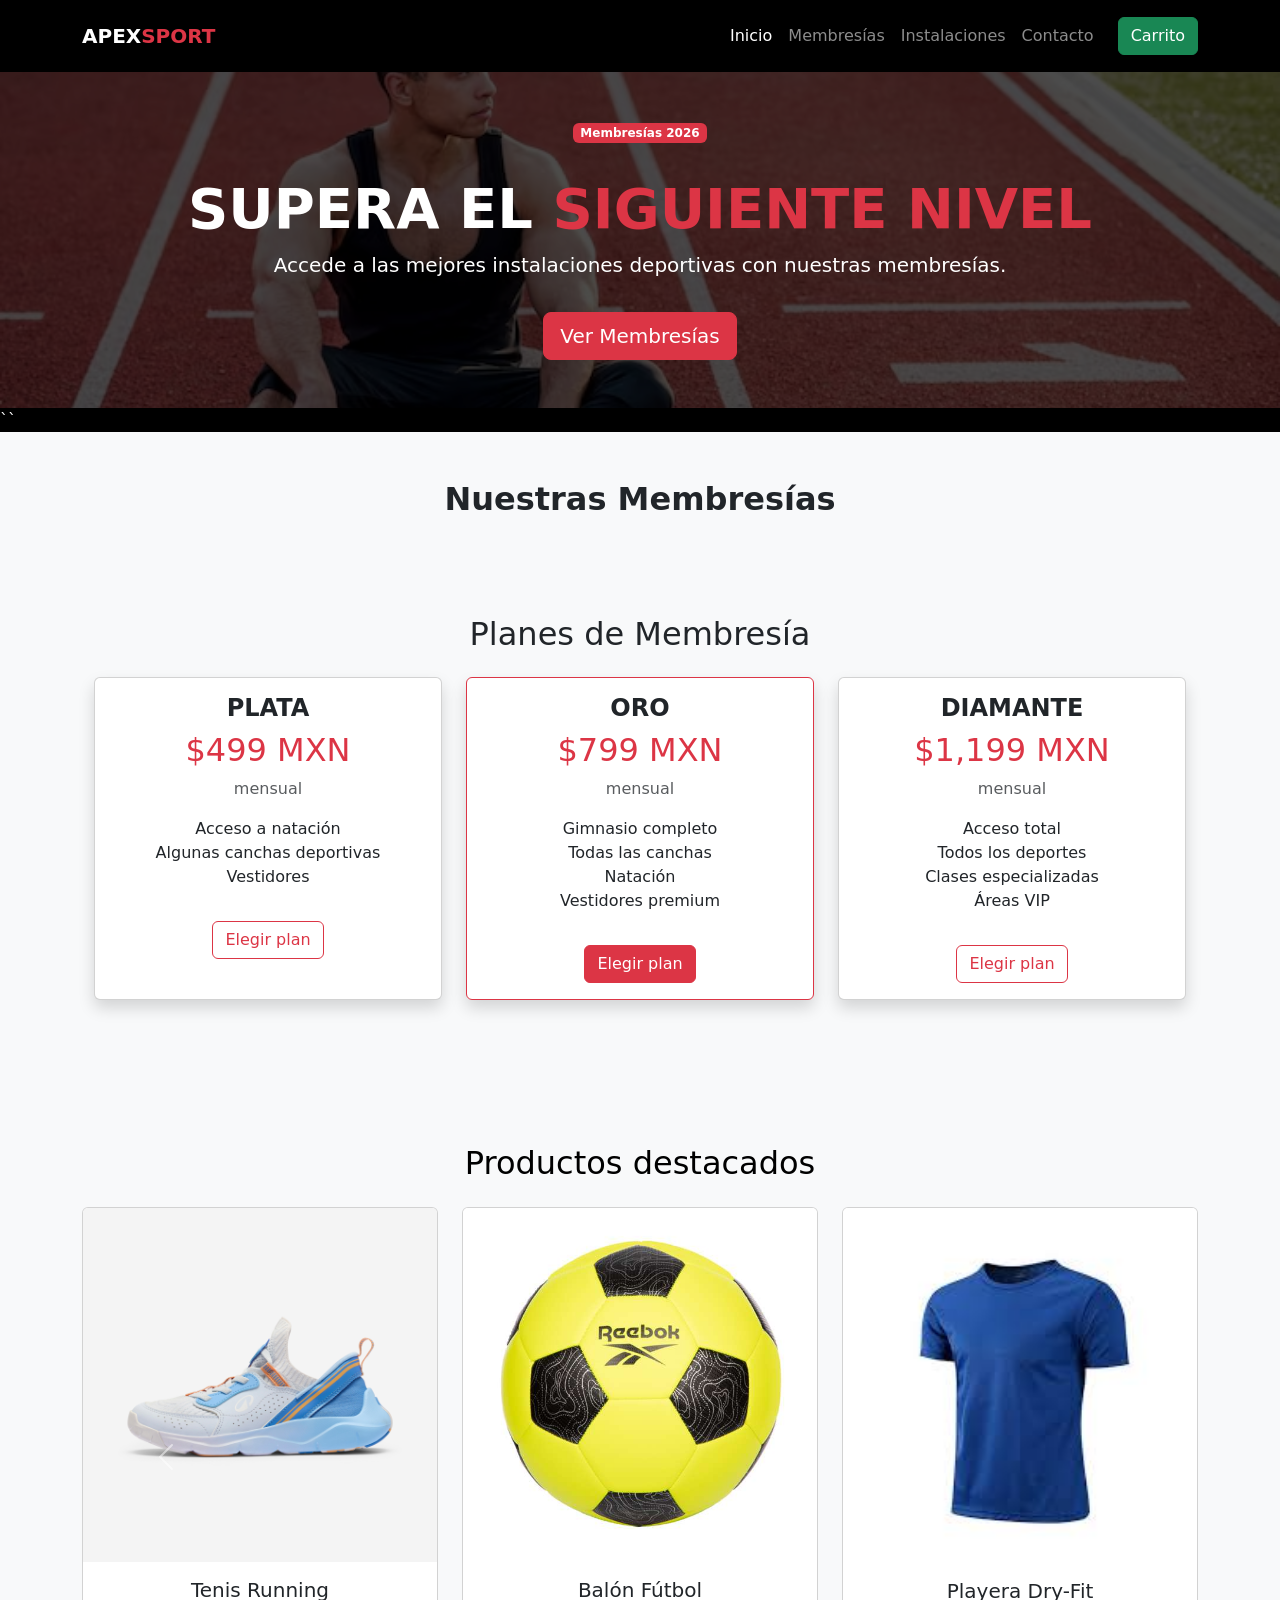
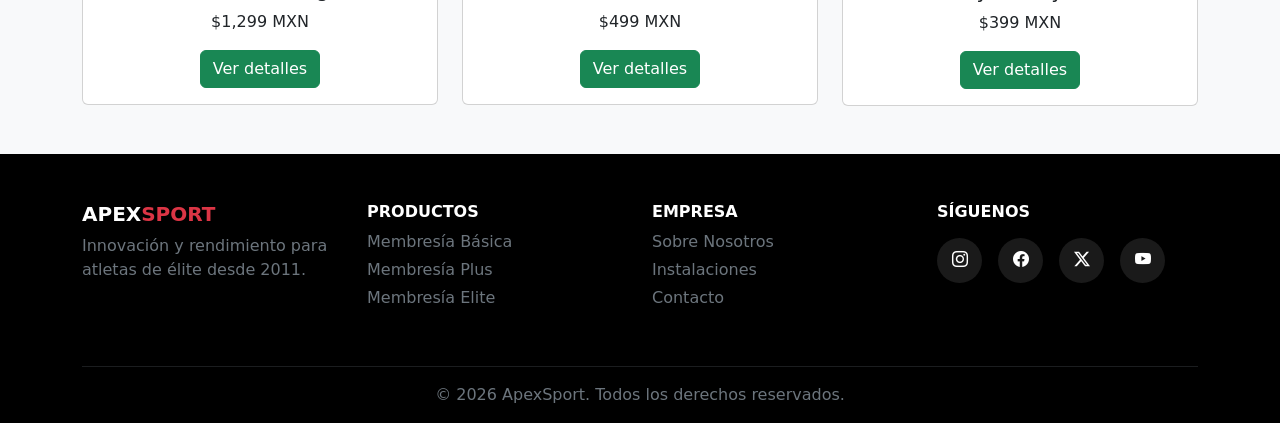
==== index.html @ db47e6a3 "Merge pull request #8 from E-HAKA/productos-destacados Productos destacados" ====
<!DOCTYPE html>
<html lang="es">
<head>
  <meta charset="UTF-8" />
  <meta name="viewport" content="width=device-width, initial-scale=1.0"/>
  <title>ApexSport | Membresías</title>

  <!-- Bootstrap CSS -->
  <link href="https://cdn.jsdelivr.net/npm/bootstrap@5.3.2/dist/css/bootstrap.min.css" rel="stylesheet">

  <style>
    /* Hover en botones */
    .btn-success {
      transition: background-color 0.3s ease;
    }
    .btn-success:hover {
      background-color: #0d6efd !important;
      color: #fff !important;
    }
  </style>

  <link rel="stylesheet" href="https://cdn.jsdelivr.net/npm/bootstrap-icons/font/bootstrap-icons.css">

</head>

<body style="background-color:#000; color:white;">

  <!-- ================= NAVBAR ================= -->
  <nav class="navbar navbar-expand-lg navbar-dark bg-black py-3">
    <div class="container">

      <a class="navbar-brand fw-bold" href="#">
        APEX<span class="text-danger">SPORT</span>
      </a>

      <button class="navbar-toggler" type="button" data-bs-toggle="collapse" data-bs-target="#menu">
        <span class="navbar-toggler-icon"></span>
      </button>

      <div class="collapse navbar-collapse" id="menu">
        <ul class="navbar-nav ms-auto">
          <li class="nav-item"><a class="nav-link active" href="#">Inicio</a></li>
          <li class="nav-item"><a class="nav-link" href="#membresias">Membresías</a></li>
          <li class="nav-item"><a class="nav-link" href="#">Instalaciones</a></li>
          <li class="nav-item"><a class="nav-link" href="#">Contacto</a></li>
        </ul>
        <a href="carrito.html" class="btn btn-success ms-3">Carrito</a>

      </div>

    </div>
  </nav>

  <!-- ============== HERO ============== -->
<section class="text-center p-5"
  style="
    background:
      linear-gradient(rgba(0,0,0,0.7), rgba(0,0,0,0.7)),
      url('./PIC/atletauno.jpg') center/cover no-repeat;">
  
  <div class="container">
    <span class="badge bg-danger mb-3">Membresías 2026</span>
    <h1 class="display-4 fw-bold mt-3">
      SUPERA EL <span class="text-danger">SIGUIENTE NIVEL</span>
    </h1>
    <p class="lead">
      Accede a las mejores instalaciones deportivas con nuestras membresías.
    </p>
    <a href="#membresias" class="btn btn-danger btn-lg mt-3">
      Ver Membresías
    </a>
  </div>
</section>
``
  <!-- ================= MEMBRESÍAS ================= -->
  <section id="membresias" class="py-5 bg-light text-dark">
    <div class="container">
      <h2 class="text-center mb-5 fw-bold">Nuestras Membresías</h2>
      <!-- Sección de Planes -->
<section id="planes" class="py-5">
  <div class="container">
    <h2 class="text-center mb-4">Planes de Membresía</h2>
    <div class="row">
      <!-- Plan Plata -->
      <div class="col-md-4">
        <div class="card h-100 shadow">
          <div class="card-body text-center">
            <h4 class="card-title fw-bold">PLATA</h4>
            <h2 class="text-danger">$499 MXN</h2>
            <p class="text-muted">mensual</p>
            <ul class="list-unstyled">
              <li>Acceso a natación</li>
              <li>Algunas canchas deportivas</li>
              <li>Vestidores</li>
            </ul>
            <a href="#" class="btn btn-outline-danger mt-3">Elegir plan</a>
          </div>
        </div>
      </div>
      <!-- Plan Oro -->
      <div class="col-md-4">
        <div class="card h-100 shadow border-danger">
          <div class="card-body text-center">
            <h4 class="card-title fw-bold">ORO</h4>
            <h2 class="text-danger">$799 MXN</h2>
            <p class="text-muted">mensual</p>
            <ul class="list-unstyled">
              <li>Gimnasio completo</li>
              <li>Todas las canchas</li>
              <li>Natación</li>
              <li>Vestidores premium</li>
            </ul>
            <a href="#" class="btn btn-danger mt-3">Elegir plan</a>
          </div>
        </div>
      </div>
      <!-- Plan Diamante -->
      <div class="col-md-4">
        <div class="card h-100 shadow">
          <div class="card-body text-center">
            <h4 class="card-title fw-bold">DIAMANTE</h4>
            <h2 class="text-danger">$1,199 MXN</h2>
            <p class="text-muted">mensual</p>
            <ul class="list-unstyled">
              <li>Acceso total</li>
              <li>Todos los deportes</li>
              <li>Clases especializadas</li>
              <li>Áreas VIP</li>
            </ul>
            <a href="#" class="btn btn-outline-danger mt-3">Elegir plan</a>
          </div>
        </div>
      </div>
    </div>
  </div>
</section>



      </div>
    </div>
  </section>


  <!-- Carrusel de Productos Destacados -->
<section id="productos" class="py-5 bg-light">
  <div class="container">
    <h2 class="text-center mb-4" style="color:#000000;">Productos destacados</h2>


    <div id="productosCarousel" class="carousel slide" data-bs-ride="carousel" data-bs-interval="2000">
      <div class="carousel-inner">

        <!-- Primer slide -->
        <div class="carousel-item active">
          <div class="row">
            <!-- Producto 1 -->
            <div class="col-md-4">
              <div class="card">
                <img src="imagen/tenis.png" class="card-img-top" alt="Tenis deportivos">
                <div class="card-body text-center">
                  <h5 class="card-title">Tenis Running</h5>
                  <p class="card-text">$1,299 MXN</p>
                  <a href="tenis.html" class="btn btn-success">Ver detalles</a>
                </div>
              </div>
            </div>
            <!-- Producto 2 -->
            <div class="col-md-4">
              <div class="card">
                <img src="imagen/balon.png" class="card-img-top" alt="Balón de fútbol">
                <div class="card-body text-center">
                  <h5 class="card-title">Balón Fútbol</h5>
                  <p class="card-text">$499 MXN</p>
                  <a href="balon.html" class="btn btn-success">Ver detalles</a>
                </div>
              </div>
            </div>
            <!-- Producto 3 -->
            <div class="col-md-4">
              <div class="card">
                <img src="imagen/playera.png" class="card-img-top" alt="Playera deportiva">
                <div class="card-body text-center">
                  <h5 class="card-title">Playera Dry-Fit</h5>
                  <p class="card-text">$399 MXN</p>
                  <a href="playera.html" class="btn btn-success">Ver detalles</a>
                </div>
              </div>
            </div>
          </div>
        </div>

        <!-- Segundo slide -->
        <div class="carousel-item">
          <div class="row">
            <!-- Producto 4 -->
            <div class="col-md-4">
              <div class="card">
                <img src="imagen/guantes.png" class="card-img-top" alt="Guantes">
                <div class="card-body text-center">
                  <h5 class="card-title">Guantes</h5>
                  <p class="card-text">$299 MXN</p>
                  <a href="guantes.html" class="btn btn-success">Ver detalles</a>
                </div>
              </div>
            </div>
            <!-- Producto 5 -->
            <div class="col-md-4">
              <div class="card">
                <img src="imagen/shorts.png" class="card-img-top" alt="Short deportivo">
                <div class="card-body text-center">
                  <h5 class="card-title">Short Deportivo</h5>
                  <p class="card-text">$349 MXN</p>
                  <a href="short.html" class="btn btn-success">Ver detalles</a>
                </div>
              </div>
            </div>
            <!-- Producto 6 -->
            <div class="col-md-4">
              <div class="card">
                <img src="imagen/proteina.png" class="card-img-top" alt="Suplemento proteico">
                <div class="card-body text-center">
                  <h5 class="card-title">Proteína Whey</h5>
                  <p class="card-text">$899 MXN</p>
                  <a href="proteina.html" class="btn btn-success">Ver detalles</a>
                </div>
              </div>
            </div>
          </div>
        </div>

      </div>

      <!-- Controles -->
      <button class="carousel-control-prev" type="button" data-bs-target="#productosCarousel" data-bs-slide="prev">
        <span class="carousel-control-prev-icon" aria-hidden="true"></span>
        <span class="visually-hidden">Anterior</span>
      </button>
      <button class="carousel-control-next" type="button" data-bs-target="#productosCarousel" data-bs-slide="next">
        <span class="carousel-control-next-icon" aria-hidden="true"></span>
        <span class="visually-hidden">Siguiente</span>
      </button>
    </div>
  </div>
</section>



  <!-- ================= FOOTER ================= -->
  <footer class="bg-black text-white pt-5 pb-3">
  <div class="container">
    <div class="row text-center text-md-start">

      <!-- MARCA -->
      <div class="col-md-3 mb-4">
        <h5 class="fw-bold">APEX<span class="text-danger">SPORT</span></h5>
        <p class="text-secondary">
          Innovación y rendimiento para atletas de élite desde 2011.
        </p>
      </div>

      <!-- PRODUCTOS -->
      <div class="col-md-3 mb-4">
        <h6 class="fw-bold">PRODUCTOS</h6>
        <p class="text-secondary mb-1">Membresía Básica</p>
        <p class="text-secondary mb-1">Membresía Plus</p>
        <p class="text-secondary">Membresía Elite</p>
      </div>

      <!-- EMPRESA -->
      <div class="col-md-3 mb-4">
        <h6 class="fw-bold">EMPRESA</h6>
        <p class="text-secondary mb-1">Sobre Nosotros</p>
        <p class="text-secondary mb-1">Instalaciones</p>
        <p class="text-secondary">Contacto</p>
      </div>

      <!-- REDES SOCIALES -->
      <div class="col-md-3 mb-4">
        <h6 class="fw-bold">SÍGUENOS</h6>

        <div class="d-flex justify-content-center justify-content-md-start gap-3 mt-3">

          <a href="#"
             style="
               width:45px;
               height:45px;
               background:#1a1a1a;
               border-radius:50%;
               display:flex;
               align-items:center;
               justify-content:center;
               color:white;
               text-decoration:none;">
            <i class="bi bi-instagram"></i>
          </a>

          <a href="#"
             style="
               width:45px;
               height:45px;
               background:#1a1a1a;
               border-radius:50%;
               display:flex;
               align-items:center;
               justify-content:center;
               color:white;
               text-decoration:none;">
            <i class="bi bi-facebook"></i>
          </a>

          <a href="#"
             style="
               width:45px;
               height:45px;
               background:#1a1a1a;
               border-radius:50%;
               display:flex;
               align-items:center;
               justify-content:center;
               color:white;
               text-decoration:none;">
            <i class="bi bi-twitter-x"></i>
          </a>

          <a href="#"
             style="
               width:45px;
               height:45px;
               background:#1a1a1a;
               border-radius:50%;
               display:flex;
               align-items:center;
               justify-content:center;
               color:white;
               text-decoration:none;">
            <i class="bi bi-youtube"></i>
          </a>

        </div>
      </div>

    </div>

    <hr class="border-secondary">

    <p class="text-center text-secondary mb-0">
      © 2026 ApexSport. Todos los derechos reservados.
    </p>
  </div>
</footer>

  <!-- Bootstrap JS -->
  <script src="https://cdn.jsdelivr.net/npm/bootstrap@5.3.2/dist/js/bootstrap.bundle.min.js"></script>

</body>
</html>
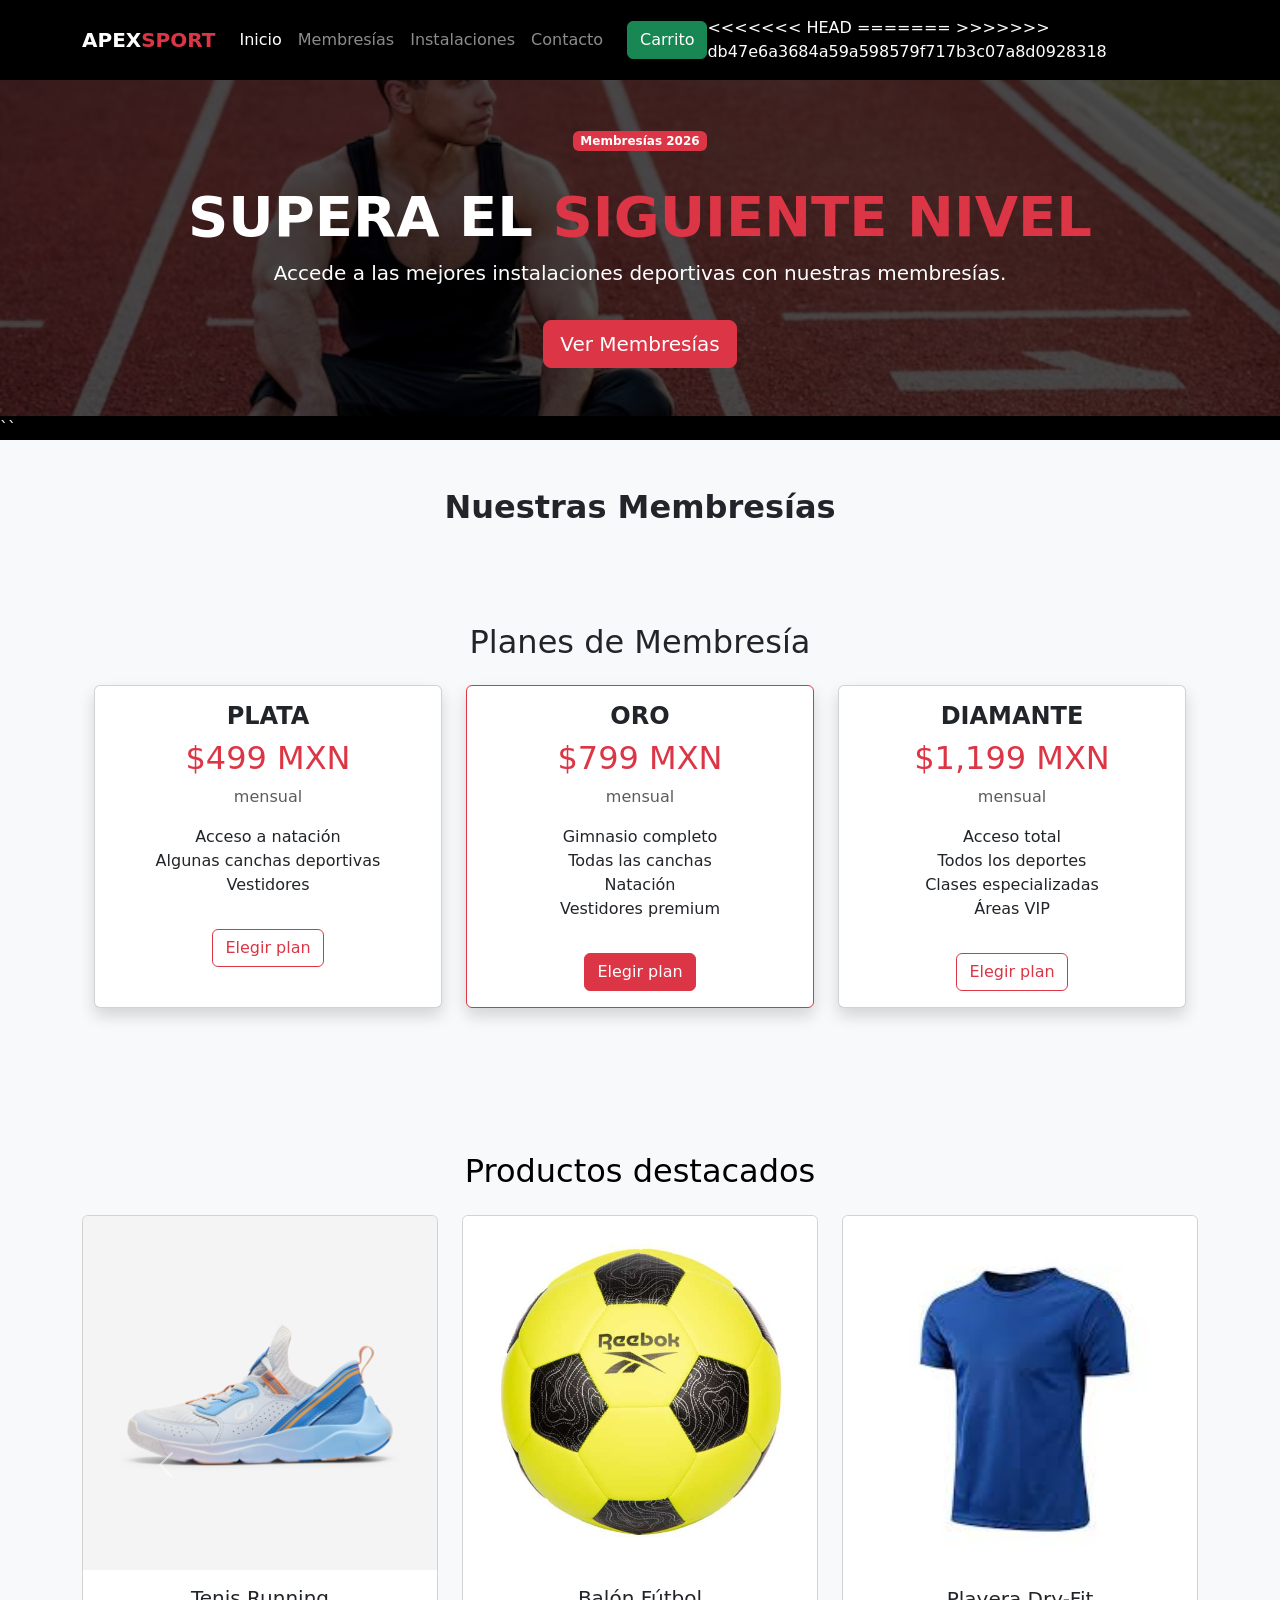
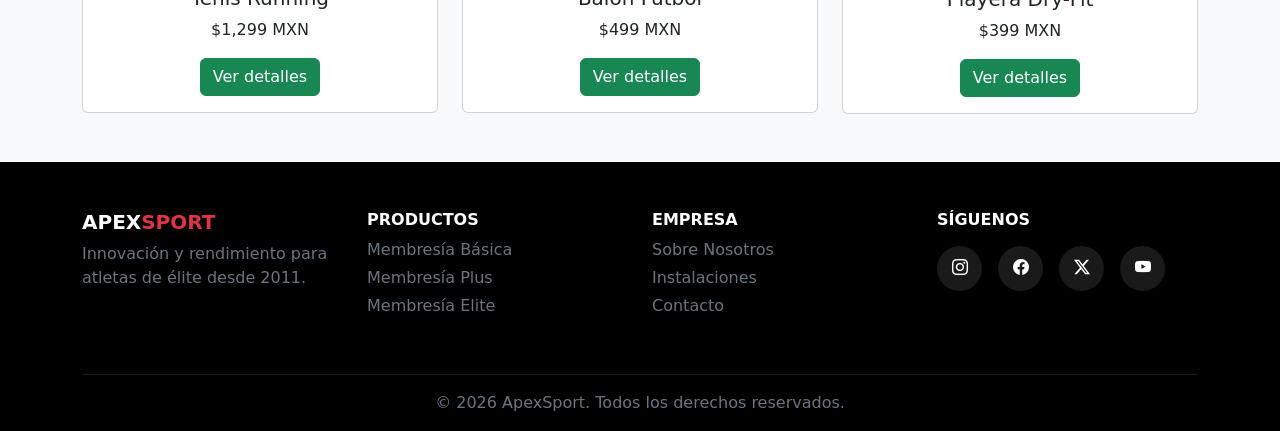
==== commit f77fcb32: "fix: ajustes despues del reset" ====
--- a/index.html
+++ b/index.html
@@ -45,7 +45,10 @@
           <li class="nav-item"><a class="nav-link" href="#">Contacto</a></li>
         </ul>
         <a href="carrito.html" class="btn btn-success ms-3">Carrito</a>
-
+<<<<<<< HEAD
+=======
+
+>>>>>>> db47e6a3684a59a598579f717b3c07a8d0928318
       </div>
 
     </div>
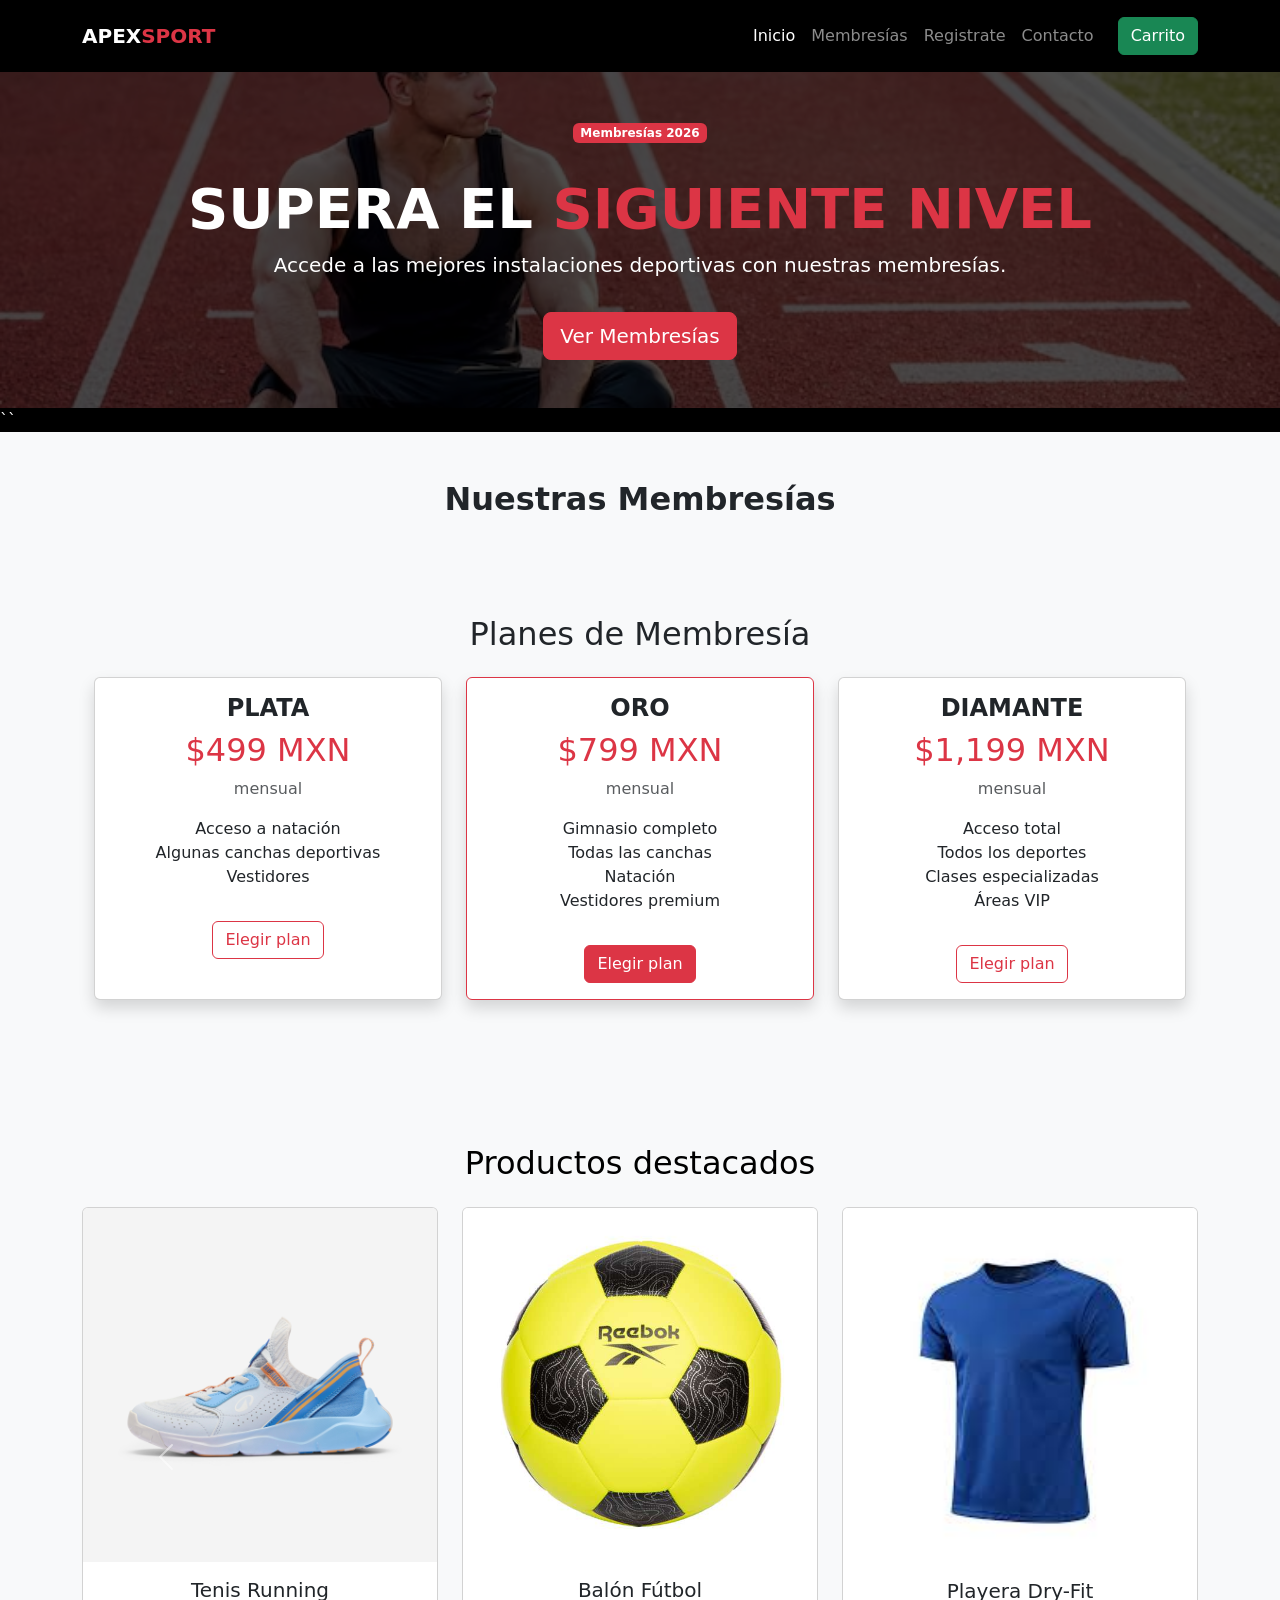
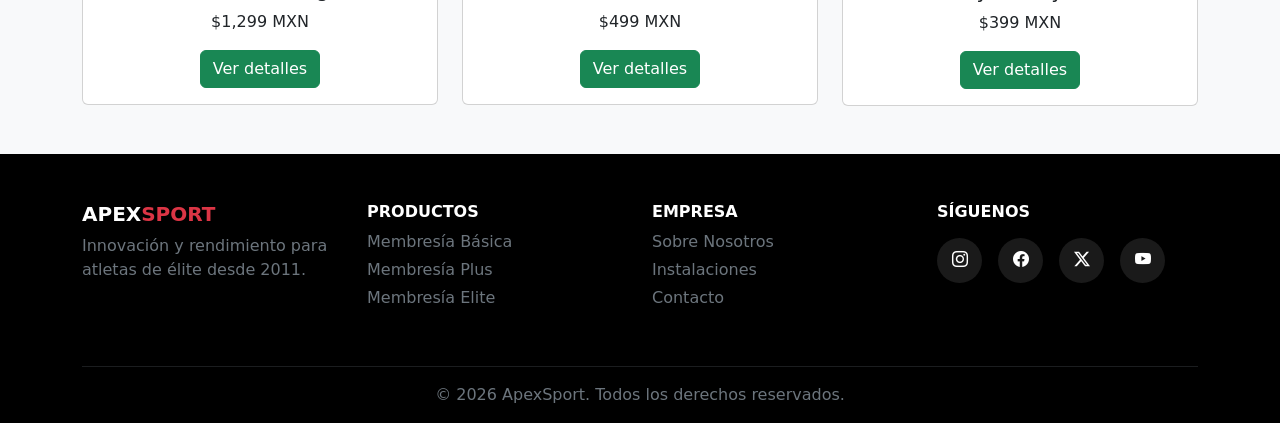
==== commit 418a4897: "boton de contactos" ====
--- a/index.html
+++ b/index.html
@@ -41,14 +41,11 @@
         <ul class="navbar-nav ms-auto">
           <li class="nav-item"><a class="nav-link active" href="#">Inicio</a></li>
           <li class="nav-item"><a class="nav-link" href="#membresias">Membresías</a></li>
-          <li class="nav-item"><a class="nav-link" href="#">Instalaciones</a></li>
-          <li class="nav-item"><a class="nav-link" href="#">Contacto</a></li>
+          <li class="nav-item"><a class="nav-link" href="registro.html">Registrate</a></li>
+          <li class="nav-item"><a class="nav-link" href="#Contacto">Contacto</a></li>
         </ul>
         <a href="carrito.html" class="btn btn-success ms-3">Carrito</a>
-<<<<<<< HEAD
-=======
-
->>>>>>> db47e6a3684a59a598579f717b3c07a8d0928318
+
       </div>
 
     </div>
@@ -250,7 +247,7 @@
 
 
   <!-- ================= FOOTER ================= -->
-  <footer class="bg-black text-white pt-5 pb-3">
+  <footer  id="Contacto"  class="bg-black text-white pt-5 pb-3">
   <div class="container">
     <div class="row text-center text-md-start">
 
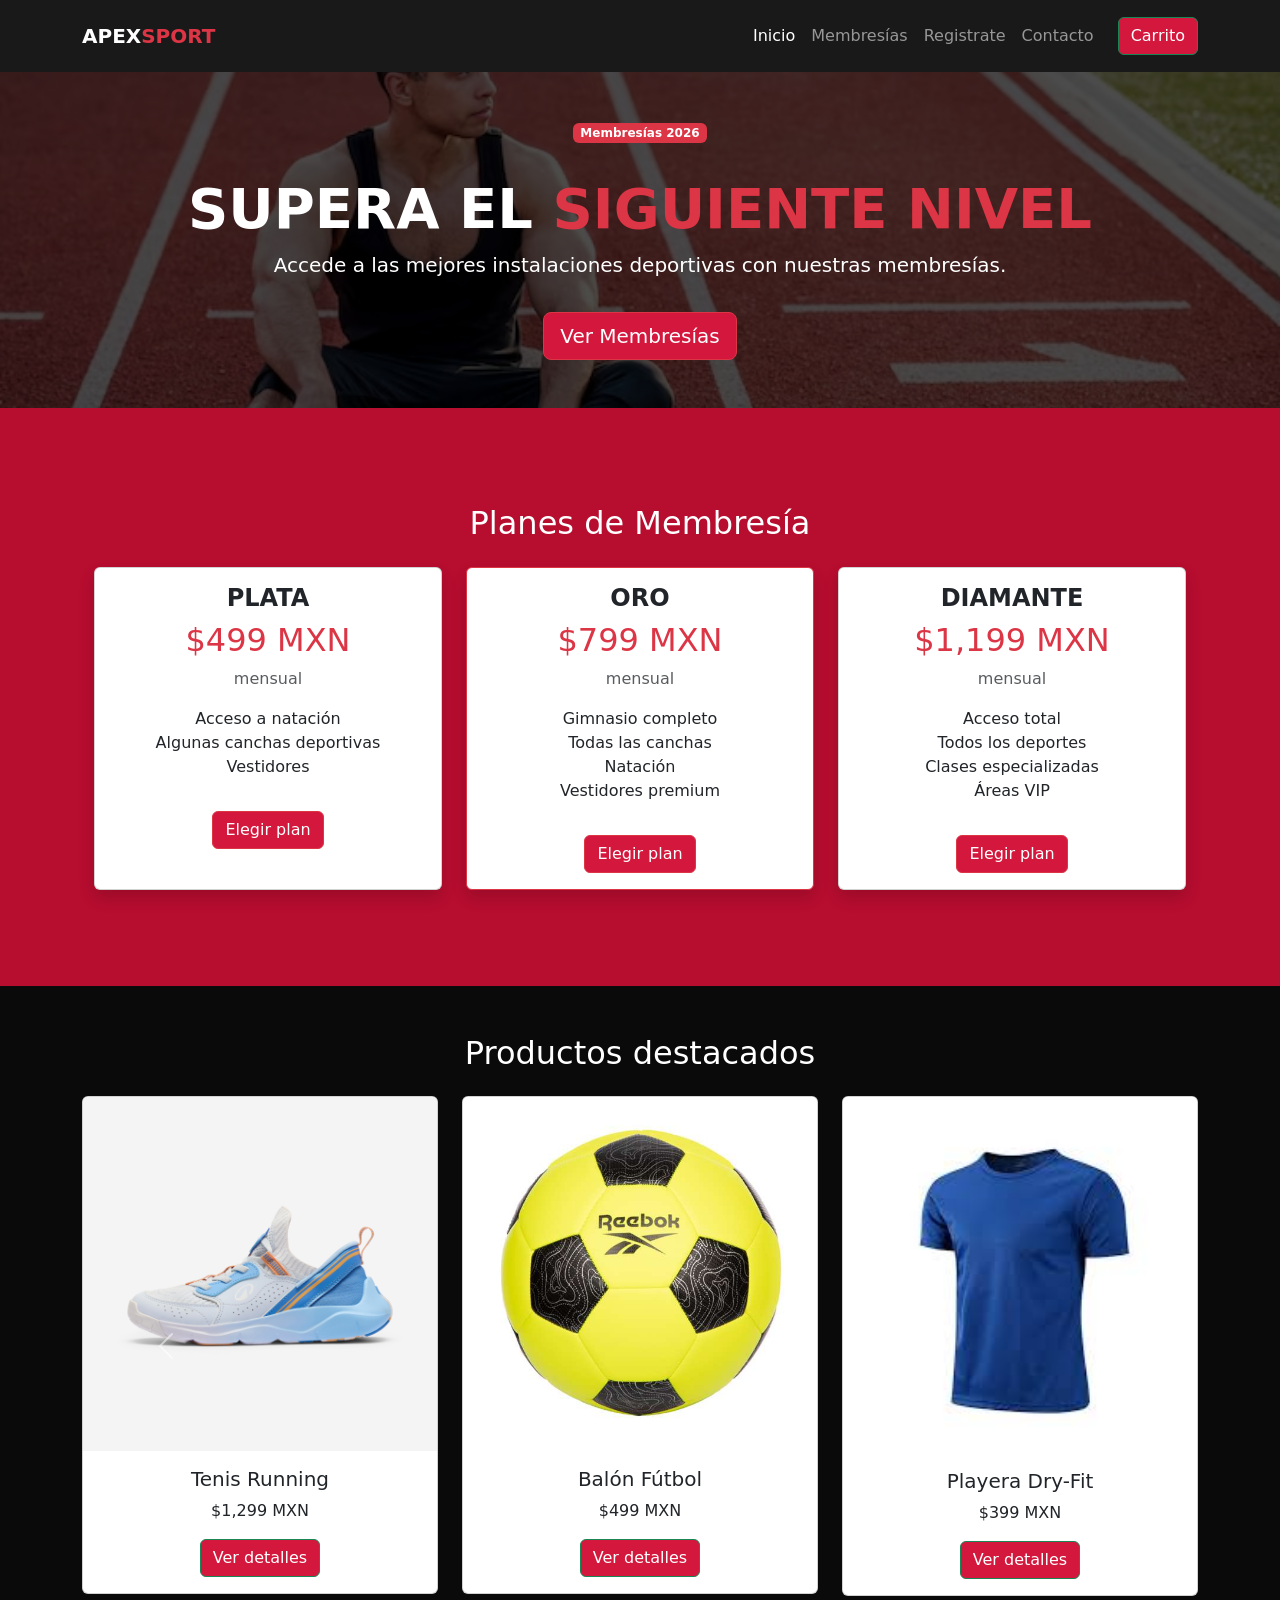
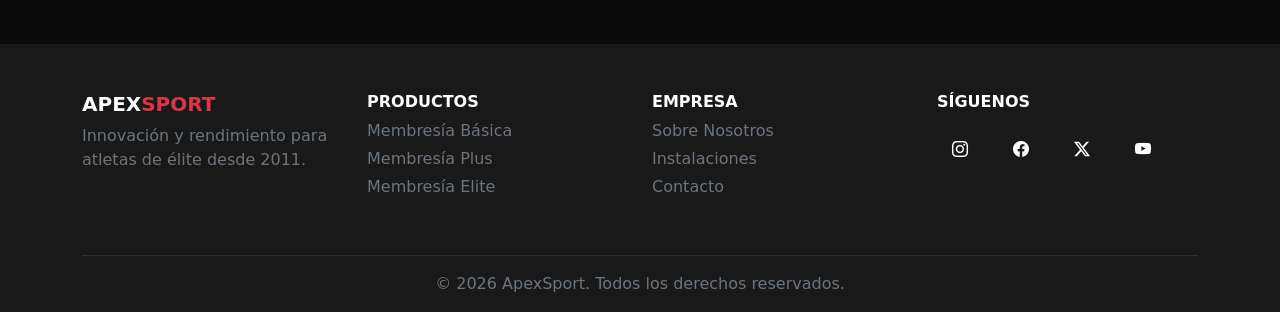
==== commit d8dbf81a: "Segunda version css" ====
--- a/index.html
+++ b/index.html
@@ -7,23 +7,12 @@
 
   <!-- Bootstrap CSS -->
   <link href="https://cdn.jsdelivr.net/npm/bootstrap@5.3.2/dist/css/bootstrap.min.css" rel="stylesheet">
-
-  <style>
-    /* Hover en botones */
-    .btn-success {
-      transition: background-color 0.3s ease;
-    }
-    .btn-success:hover {
-      background-color: #0d6efd !important;
-      color: #fff !important;
-    }
-  </style>
-
   <link rel="stylesheet" href="https://cdn.jsdelivr.net/npm/bootstrap-icons/font/bootstrap-icons.css">
+  <link rel="stylesheet" href="styles.css">
 
 </head>
 
-<body style="background-color:#000; color:white;">
+<body>
 
   <!-- ================= NAVBAR ================= -->
   <nav class="navbar navbar-expand-lg navbar-dark bg-black py-3">
@@ -52,15 +41,11 @@
   </nav>
 
   <!-- ============== HERO ============== -->
-<section class="text-center p-5"
-  style="
-    background:
-      linear-gradient(rgba(0,0,0,0.7), rgba(0,0,0,0.7)),
-      url('./PIC/atletauno.jpg') center/cover no-repeat;">
+<section class="text-center p-5" id="headersec">
   
   <div class="container">
     <span class="badge bg-danger mb-3">Membresías 2026</span>
-    <h1 class="display-4 fw-bold mt-3">
+    <h1 class="display-4 fw-bold mt-3" id="tit-page">
       SUPERA EL <span class="text-danger">SIGUIENTE NIVEL</span>
     </h1>
     <p class="lead">
@@ -71,11 +56,9 @@
     </a>
   </div>
 </section>
-``
   <!-- ================= MEMBRESÍAS ================= -->
   <section id="membresias" class="py-5 bg-light text-dark">
     <div class="container">
-      <h2 class="text-center mb-5 fw-bold">Nuestras Membresías</h2>
       <!-- Sección de Planes -->
 <section id="planes" class="py-5">
   <div class="container">
@@ -145,7 +128,7 @@
   <!-- Carrusel de Productos Destacados -->
 <section id="productos" class="py-5 bg-light">
   <div class="container">
-    <h2 class="text-center mb-4" style="color:#000000;">Productos destacados</h2>
+    <h2 class="text-center mb-4"">Productos destacados</h2>
 
 
     <div id="productosCarousel" class="carousel slide" data-bs-ride="carousel" data-bs-interval="2000">
@@ -281,59 +264,19 @@
 
         <div class="d-flex justify-content-center justify-content-md-start gap-3 mt-3">
 
-          <a href="#"
-             style="
-               width:45px;
-               height:45px;
-               background:#1a1a1a;
-               border-radius:50%;
-               display:flex;
-               align-items:center;
-               justify-content:center;
-               color:white;
-               text-decoration:none;">
+          <a href="#" class="propio-a">
             <i class="bi bi-instagram"></i>
           </a>
 
-          <a href="#"
-             style="
-               width:45px;
-               height:45px;
-               background:#1a1a1a;
-               border-radius:50%;
-               display:flex;
-               align-items:center;
-               justify-content:center;
-               color:white;
-               text-decoration:none;">
+          <a href="#" class="propio-a">
             <i class="bi bi-facebook"></i>
           </a>
 
-          <a href="#"
-             style="
-               width:45px;
-               height:45px;
-               background:#1a1a1a;
-               border-radius:50%;
-               display:flex;
-               align-items:center;
-               justify-content:center;
-               color:white;
-               text-decoration:none;">
+          <a href="#" class="propio-a">
             <i class="bi bi-twitter-x"></i>
           </a>
 
-          <a href="#"
-             style="
-               width:45px;
-               height:45px;
-               background:#1a1a1a;
-               border-radius:50%;
-               display:flex;
-               align-items:center;
-               justify-content:center;
-               color:white;
-               text-decoration:none;">
+          <a href="#" class="propio-a">
             <i class="bi bi-youtube"></i>
           </a>
 
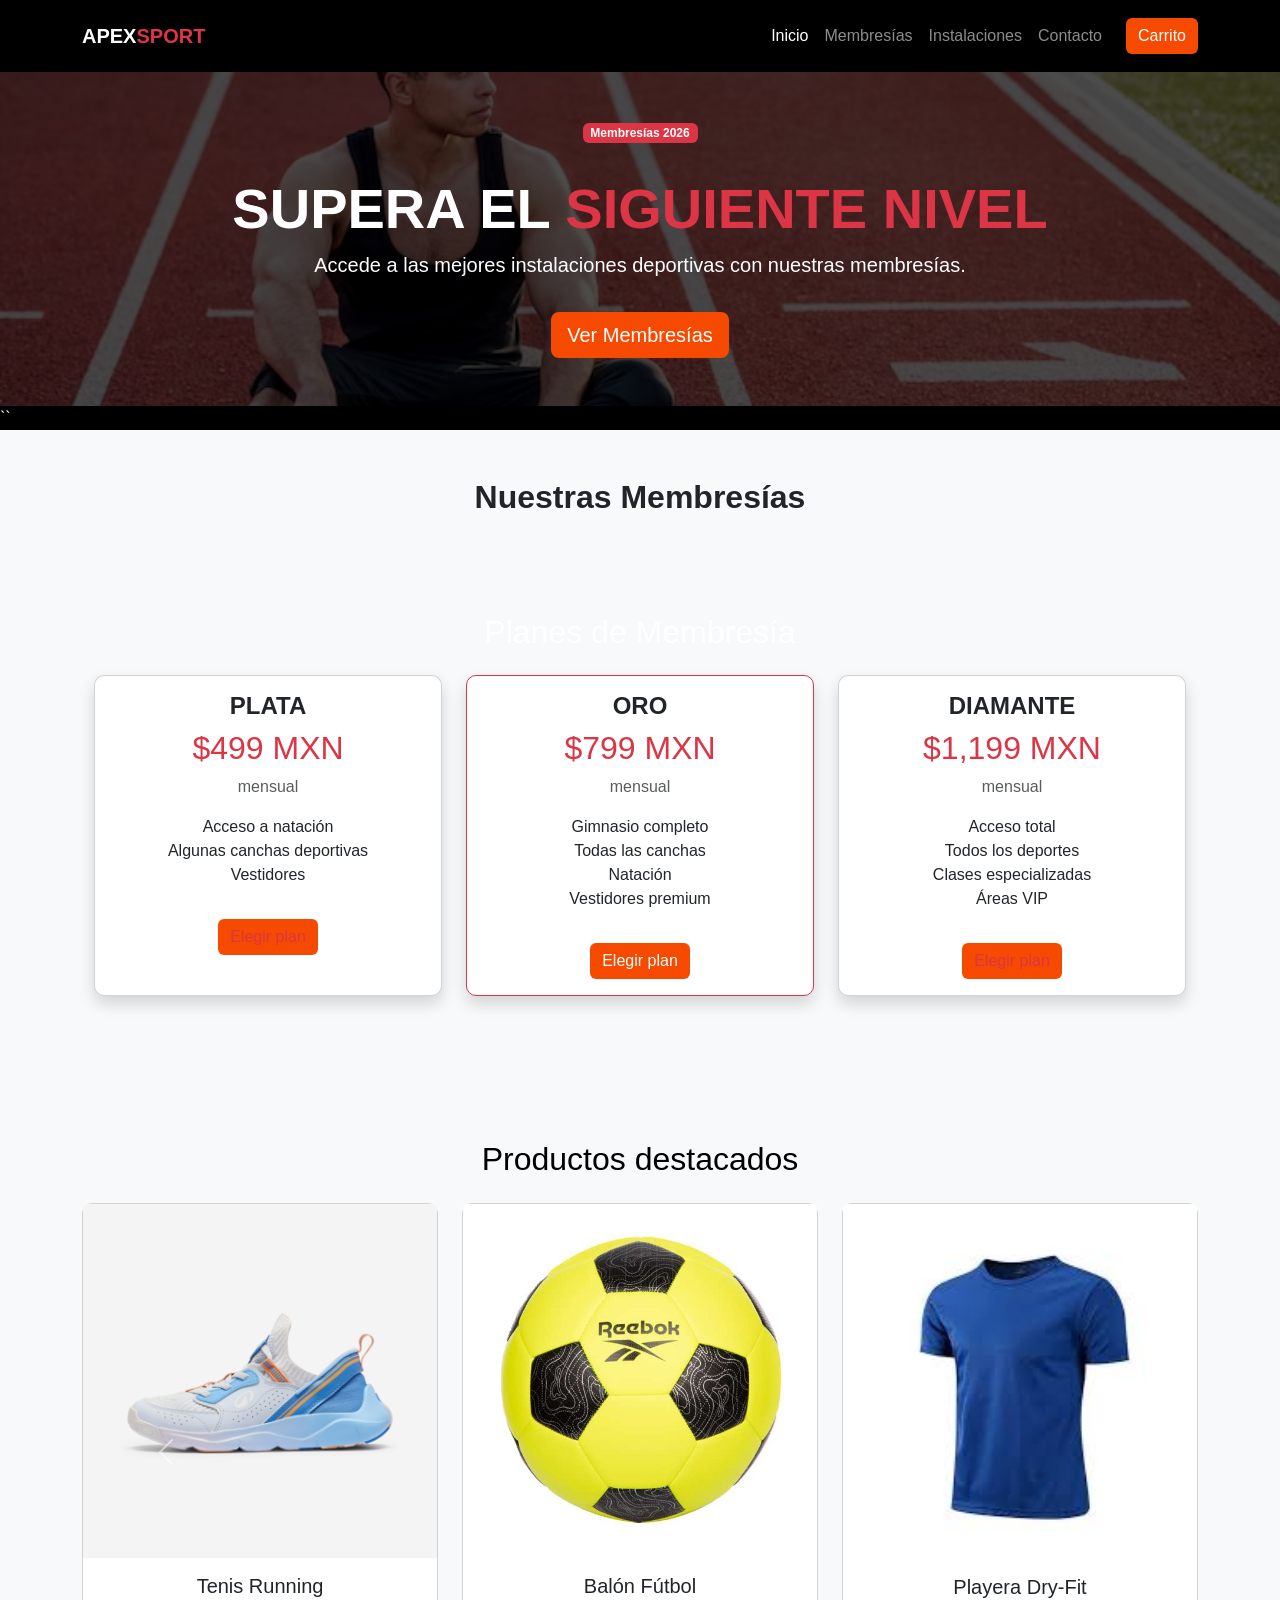
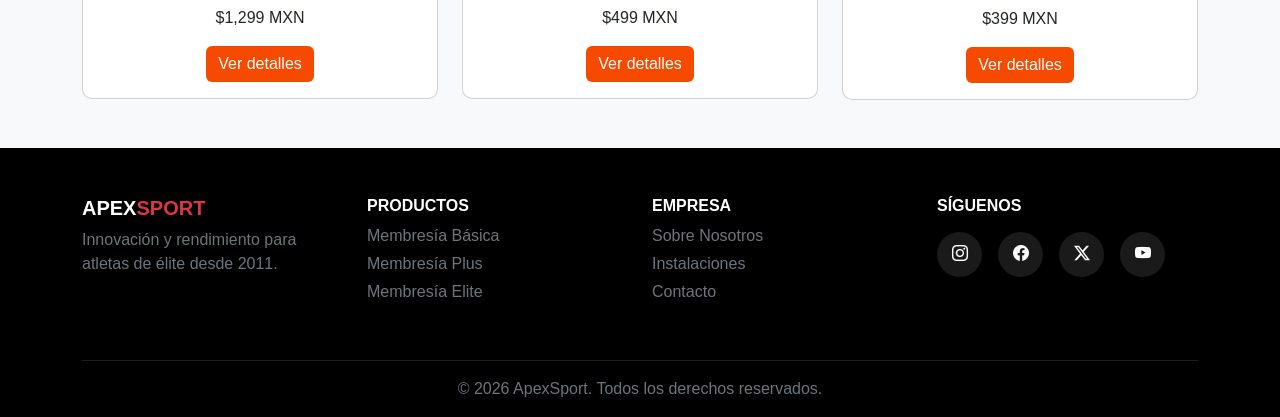
==== commit 866288d5: "Merge branch 'main' of https://github.com/E-HAKA/Hackaton1" ====
--- a/index.html
+++ b/index.html
@@ -1,18 +1,43 @@
 <!DOCTYPE html>
 <html lang="es">
+
 <head>
-  <meta charset="UTF-8" />
-  <meta name="viewport" content="width=device-width, initial-scale=1.0"/>
+  <meta charset="UTF-8">
+  <meta name="viewport" content="width=device-width, initial-scale=1.0">
+
   <title>ApexSport | Membresías</title>
 
   <!-- Bootstrap CSS -->
-  <link href="https://cdn.jsdelivr.net/npm/bootstrap@5.3.2/dist/css/bootstrap.min.css" rel="stylesheet">
-  <link rel="stylesheet" href="https://cdn.jsdelivr.net/npm/bootstrap-icons/font/bootstrap-icons.css">
+  <link 
+    href="https://cdn.jsdelivr.net/npm/bootstrap@5.3.2/dist/css/bootstrap.min.css" 
+    rel="stylesheet"
+  >
+
+  <!-- Bootstrap Icons -->
+  <link 
+    href="https://cdn.jsdelivr.net/npm/bootstrap-icons@1.11.3/font/bootstrap-icons.css" 
+    rel="stylesheet"
+  >
+
+  <!-- css-->
   <link rel="stylesheet" href="styles.css">
 
+  <!-- Estilos rápidos -->
+  <style>
+    .btn-success{
+      transition: background-color .3s ease, transform .3s ease;
+    }
+
+    .btn-success:hover{
+      background-color:#0d6efd !important;
+      color:#fff !important;
+      transform: translateY(-2px);
+    }
+  </style>
+
 </head>
 
-<body>
+<body style="background-color:#000; color:white;">
 
   <!-- ================= NAVBAR ================= -->
   <nav class="navbar navbar-expand-lg navbar-dark bg-black py-3">
@@ -25,27 +50,43 @@
       <button class="navbar-toggler" type="button" data-bs-toggle="collapse" data-bs-target="#menu">
         <span class="navbar-toggler-icon"></span>
       </button>
-
-      <div class="collapse navbar-collapse" id="menu">
-        <ul class="navbar-nav ms-auto">
-          <li class="nav-item"><a class="nav-link active" href="#">Inicio</a></li>
-          <li class="nav-item"><a class="nav-link" href="#membresias">Membresías</a></li>
-          <li class="nav-item"><a class="nav-link" href="registro.html">Registrate</a></li>
-          <li class="nav-item"><a class="nav-link" href="#Contacto">Contacto</a></li>
-        </ul>
-        <a href="carrito.html" class="btn btn-success ms-3">Carrito</a>
-
-      </div>
-
-    </div>
-  </nav>
+<div class="collapse navbar-collapse" id="menu">
+  <ul class="navbar-nav ms-auto">
+    <li class="nav-item">
+      <a class="nav-link active" href="#">Inicio</a>
+    </li>
+
+    <li class="nav-item">
+      <a class="nav-link" href="#membresias">Membresías</a>
+    </li>
+
+    <li class="nav-item">
+      <a class="nav-link" href="#">Instalaciones</a>
+    </li>
+
+    <li class="nav-item">
+      <a class="nav-link" href="#">Contacto</a>
+    </li>
+  </ul>
+
+  <a href="carrito.html" class="btn btn-success ms-3">
+    Carrito
+  </a>
+</div>
+
+</div>
+</nav>
 
   <!-- ============== HERO ============== -->
-<section class="text-center p-5" id="headersec">
+<section class="text-center p-5"
+  style="
+    background:
+      linear-gradient(rgba(0,0,0,0.7), rgba(0,0,0,0.7)),
+      url('./imagen/atletauno.jpg') center/cover no-repeat;">
   
   <div class="container">
     <span class="badge bg-danger mb-3">Membresías 2026</span>
-    <h1 class="display-4 fw-bold mt-3" id="tit-page">
+    <h1 class="display-4 fw-bold mt-3">
       SUPERA EL <span class="text-danger">SIGUIENTE NIVEL</span>
     </h1>
     <p class="lead">
@@ -56,9 +97,11 @@
     </a>
   </div>
 </section>
+``
   <!-- ================= MEMBRESÍAS ================= -->
   <section id="membresias" class="py-5 bg-light text-dark">
     <div class="container">
+      <h2 class="text-center mb-5 fw-bold">Nuestras Membresías</h2>
       <!-- Sección de Planes -->
 <section id="planes" class="py-5">
   <div class="container">
@@ -128,7 +171,7 @@
   <!-- Carrusel de Productos Destacados -->
 <section id="productos" class="py-5 bg-light">
   <div class="container">
-    <h2 class="text-center mb-4"">Productos destacados</h2>
+    <h2 class="text-center mb-4" style="color:#000000;">Productos destacados</h2>
 
 
     <div id="productosCarousel" class="carousel slide" data-bs-ride="carousel" data-bs-interval="2000">
@@ -230,7 +273,7 @@
 
 
   <!-- ================= FOOTER ================= -->
-  <footer  id="Contacto"  class="bg-black text-white pt-5 pb-3">
+  <footer class="bg-black text-white pt-5 pb-3">
   <div class="container">
     <div class="row text-center text-md-start">
 
@@ -264,19 +307,59 @@
 
         <div class="d-flex justify-content-center justify-content-md-start gap-3 mt-3">
 
-          <a href="#" class="propio-a">
+          <a href="#"
+             style="
+               width:45px;
+               height:45px;
+               background:#1a1a1a;
+               border-radius:50%;
+               display:flex;
+               align-items:center;
+               justify-content:center;
+               color:white;
+               text-decoration:none;">
             <i class="bi bi-instagram"></i>
           </a>
 
-          <a href="#" class="propio-a">
+          <a href="#"
+             style="
+               width:45px;
+               height:45px;
+               background:#1a1a1a;
+               border-radius:50%;
+               display:flex;
+               align-items:center;
+               justify-content:center;
+               color:white;
+               text-decoration:none;">
             <i class="bi bi-facebook"></i>
           </a>
 
-          <a href="#" class="propio-a">
+          <a href="#"
+             style="
+               width:45px;
+               height:45px;
+               background:#1a1a1a;
+               border-radius:50%;
+               display:flex;
+               align-items:center;
+               justify-content:center;
+               color:white;
+               text-decoration:none;">
             <i class="bi bi-twitter-x"></i>
           </a>
 
-          <a href="#" class="propio-a">
+          <a href="#"
+             style="
+               width:45px;
+               height:45px;
+               background:#1a1a1a;
+               border-radius:50%;
+               display:flex;
+               align-items:center;
+               justify-content:center;
+               color:white;
+               text-decoration:none;">
             <i class="bi bi-youtube"></i>
           </a>
 
@@ -295,6 +378,7 @@
 
   <!-- Bootstrap JS -->
   <script src="https://cdn.jsdelivr.net/npm/bootstrap@5.3.2/dist/js/bootstrap.bundle.min.js"></script>
+  <script src="index.js"></script>
 
 </body>
 </html>
--- a/styles.css
+++ b/styles.css
@@ -0,0 +1,201 @@
+/* =====================================================
+   1️⃣ VARIABLES GLOBALES
+===================================================== */
+
+:root {
+
+  /* Tipografía */
+  --font-family: 'Segoe UI', Tahoma, Geneva, Verdana, sans-serif;
+  --font-size: 16px;
+
+  /* Colores base */
+  --color-bg-main: #030213;
+  --color-text-light: #ffffff;
+  --color-text-dark: #000000;
+
+  /* Colores  */
+  --color-primary: oklch(0.646 0.222 41.116);
+  --color-primary-hover: oklch(0.769 0.188 70.08);
+
+  /* UI */
+  --color-muted: #ececf0;
+  --color-border: rgba(0, 0, 0, 0.1);
+
+  /* Layout */
+  --radius: 0.625rem;
+}
+
+
+/* =====================================================
+   2️⃣ RESET / BASE
+===================================================== */
+
+body {
+  background-color: var(--color-bg-main);
+  font-family: var(--font-family) !important;
+  font-size: var(--font-size);
+  margin: 0;
+  padding: 0;
+  color: var(--color-text-light);
+}
+
+
+/* =====================================================
+   3️⃣ BOOTSTRAP OVERRIDES
+===================================================== */
+
+.bg-primary {
+  background-color: var(--color-primary) !important;
+}
+
+.py-5 {
+  color: var(--color-text-light);
+}
+
+
+/* =====================================================
+   4️⃣ BOTONES (INTERACTIVOS)
+===================================================== */
+
+.btn {
+  background-color: var(--color-primary);
+  border: none;
+  transition: all .3s ease;
+}
+
+.btn:hover {
+  background-color: var(--color-primary-hover);
+  transform: scale(1.05);
+  box-shadow: 0 8px 18px rgba(0,0,0,.3);
+}
+
+
+/* =====================================================
+   5️⃣ SECCIONES LANDING
+===================================================== */
+
+#productos {
+  background-color: var(--color-bg-main);
+  color: var(--color-text-light);
+}
+
+#compra-ahora,
+#descuento {
+  background-color: var(--color-bg-main);
+  color: var(--color-text-light);
+  transition: .3s;
+}
+
+#compra-ahora:hover,
+#descuento:hover {
+  background-color: var(--color-text-light) !important;
+  color: var(--color-text-dark) !important;
+}
+
+
+/* =====================================================
+   6️⃣ BANNER PROMOCIONAL
+===================================================== */
+
+#ban-descuento {
+  background-color: var(--color-primary) !important;
+}
+
+
+/* =====================================================
+   7️⃣ CARDS ANIMADAS (EFECTO SPORT)
+===================================================== */
+
+.card {
+  transition: all .4s ease;
+  border-radius: var(--radius);
+}
+
+.card:hover {
+  transform: translateY(-10px);
+  box-shadow: 0 15px 30px rgba(0,0,0,.35);
+}
+
+
+/* =====================================================
+   8️⃣ NAVBAR DINÁMICA
+===================================================== */
+
+nav {
+  transition: all .3s ease;
+}
+
+nav.scrolled {
+  background-color: rgba(0,0,0,.9);
+  backdrop-filter: blur(10px);
+}
+
+
+/* =====================================================
+   9️⃣ ANIMACIONES GENERALES
+===================================================== */
+
+html {
+  scroll-behavior: smooth;
+}
+
+/* ===============================
+   ANIMACIÓN SCROLL CARDS
+================================ */
+
+.card{
+  opacity:0;
+  transform:translateY(40px);
+  transition:all .6s ease;
+}
+
+/* cuando aparece */
+.card.show{
+  opacity:1;
+  transform:translateY(0);
+}
+
+/* hover deportivo */
+.card:hover{
+  transform:translateY(-10px);
+  box-shadow:0 15px 35px rgba(0,0,0,.35);
+}
+
+.card,
+.feature-card,
+.plan-card{
+  opacity:0;
+  transform:translateY(40px);
+  transition:all .6s ease;
+}
+
+.show{
+  opacity:1;
+  transform:translateY(0);
+}
+
+
+/* ==========================
+   Hover Cards
+========================== */
+
+.plan-card{
+  cursor:pointer;
+  transition:all .3s ease;
+}
+
+.plan-card:hover{
+  transform:translateY(-8px);
+  box-shadow:0 15px 35px rgba(0,0,0,.2);
+}
+
+
+/* ==========================
+   Card seleccionada
+========================== */
+
+.plan-card.selected{
+  border:2px solid #dc3545;
+  box-shadow:0 20px 45px rgba(220,53,69,.4);
+  transform:scale(1.03);
+}
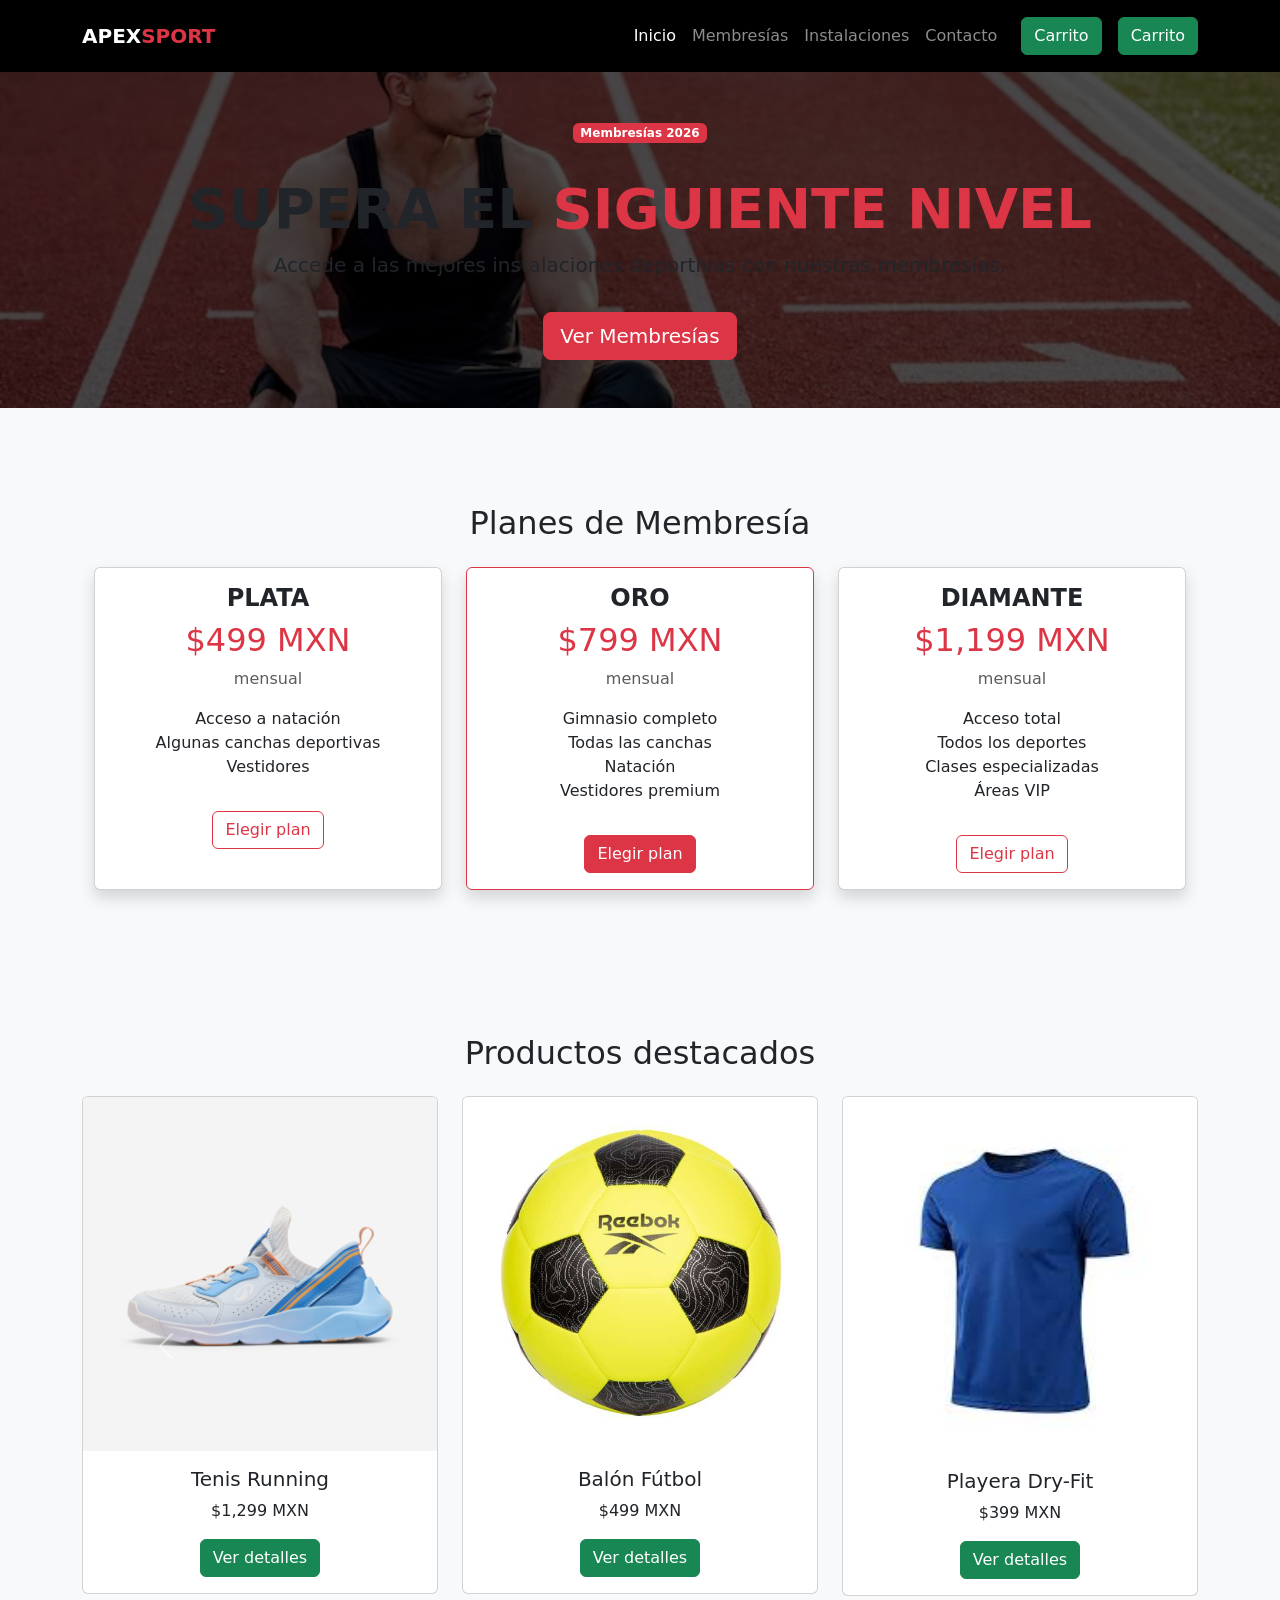
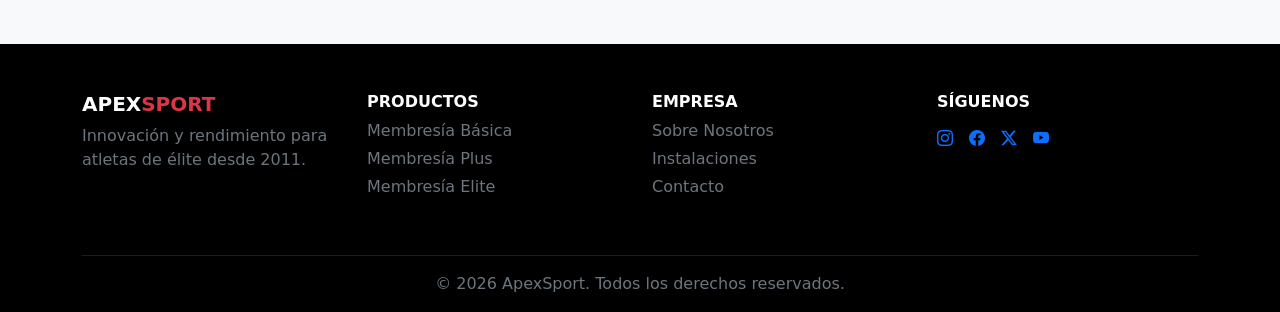
==== commit ff92e32e: "Merge branch 'main' of https://github.com/E-HAKA/Hackaton1" ====
--- a/index.html
+++ b/index.html
@@ -8,36 +8,24 @@
   <title>ApexSport | Membresías</title>
 
   <!-- Bootstrap CSS -->
-  <link 
-    href="https://cdn.jsdelivr.net/npm/bootstrap@5.3.2/dist/css/bootstrap.min.css" 
-    rel="stylesheet"
-  >
-
-  <!-- Bootstrap Icons -->
-  <link 
-    href="https://cdn.jsdelivr.net/npm/bootstrap-icons@1.11.3/font/bootstrap-icons.css" 
-    rel="stylesheet"
-  >
-
-  <!-- css-->
-  <link rel="stylesheet" href="styles.css">
-
-  <!-- Estilos rápidos -->
+  <link href="https://cdn.jsdelivr.net/npm/bootstrap@5.3.2/dist/css/bootstrap.min.css" rel="stylesheet">
+
   <style>
-    .btn-success{
-      transition: background-color .3s ease, transform .3s ease;
+    /* Hover en botones */
+    .btn-success {
+      transition: background-color 0.3s ease;
     }
-
-    .btn-success:hover{
-      background-color:#0d6efd !important;
-      color:#fff !important;
-      transform: translateY(-2px);
+    .btn-success:hover {
+      background-color: #0d6efd !important;
+      color: #fff !important;
     }
   </style>
 
+  <link rel="stylesheet" href="https://cdn.jsdelivr.net/npm/bootstrap-icons/font/bootstrap-icons.css">
+
 </head>
 
-<body style="background-color:#000; color:white;">
+<body>
 
   <!-- ================= NAVBAR ================= -->
   <nav class="navbar navbar-expand-lg navbar-dark bg-black py-3">
@@ -50,24 +38,15 @@
       <button class="navbar-toggler" type="button" data-bs-toggle="collapse" data-bs-target="#menu">
         <span class="navbar-toggler-icon"></span>
       </button>
-<div class="collapse navbar-collapse" id="menu">
-  <ul class="navbar-nav ms-auto">
-    <li class="nav-item">
-      <a class="nav-link active" href="#">Inicio</a>
-    </li>
-
-    <li class="nav-item">
-      <a class="nav-link" href="#membresias">Membresías</a>
-    </li>
-
-    <li class="nav-item">
-      <a class="nav-link" href="#">Instalaciones</a>
-    </li>
-
-    <li class="nav-item">
-      <a class="nav-link" href="#">Contacto</a>
-    </li>
-  </ul>
+
+      <div class="collapse navbar-collapse" id="menu">
+        <ul class="navbar-nav ms-auto">
+          <li class="nav-item"><a class="nav-link active" href="#">Inicio</a></li>
+          <li class="nav-item"><a class="nav-link" href="#membresias">Membresías</a></li>
+          <li class="nav-item"><a class="nav-link" href="#">Instalaciones</a></li>
+          <li class="nav-item"><a class="nav-link" href="#">Contacto</a></li>
+        </ul>
+        <a href="carrito.html" class="btn btn-success ms-3">Carrito</a>
 
   <a href="carrito.html" class="btn btn-success ms-3">
     Carrito
@@ -82,11 +61,11 @@
   style="
     background:
       linear-gradient(rgba(0,0,0,0.7), rgba(0,0,0,0.7)),
-      url('./imagen/atletauno.jpg') center/cover no-repeat;">
+      url('./PIC/atletauno.jpg') center/cover no-repeat;">
   
   <div class="container">
     <span class="badge bg-danger mb-3">Membresías 2026</span>
-    <h1 class="display-4 fw-bold mt-3">
+    <h1 class="display-4 fw-bold mt-3" id="tit-page">
       SUPERA EL <span class="text-danger">SIGUIENTE NIVEL</span>
     </h1>
     <p class="lead">
@@ -97,11 +76,9 @@
     </a>
   </div>
 </section>
-``
   <!-- ================= MEMBRESÍAS ================= -->
   <section id="membresias" class="py-5 bg-light text-dark">
     <div class="container">
-      <h2 class="text-center mb-5 fw-bold">Nuestras Membresías</h2>
       <!-- Sección de Planes -->
 <section id="planes" class="py-5">
   <div class="container">
@@ -171,7 +148,7 @@
   <!-- Carrusel de Productos Destacados -->
 <section id="productos" class="py-5 bg-light">
   <div class="container">
-    <h2 class="text-center mb-4" style="color:#000000;">Productos destacados</h2>
+    <h2 class="text-center mb-4"">Productos destacados</h2>
 
 
     <div id="productosCarousel" class="carousel slide" data-bs-ride="carousel" data-bs-interval="2000">
@@ -273,7 +250,7 @@
 
 
   <!-- ================= FOOTER ================= -->
-  <footer class="bg-black text-white pt-5 pb-3">
+  <footer  id="Contacto"  class="bg-black text-white pt-5 pb-3">
   <div class="container">
     <div class="row text-center text-md-start">
 
@@ -307,59 +284,19 @@
 
         <div class="d-flex justify-content-center justify-content-md-start gap-3 mt-3">
 
-          <a href="#"
-             style="
-               width:45px;
-               height:45px;
-               background:#1a1a1a;
-               border-radius:50%;
-               display:flex;
-               align-items:center;
-               justify-content:center;
-               color:white;
-               text-decoration:none;">
+          <a href="#" class="propio-a">
             <i class="bi bi-instagram"></i>
           </a>
 
-          <a href="#"
-             style="
-               width:45px;
-               height:45px;
-               background:#1a1a1a;
-               border-radius:50%;
-               display:flex;
-               align-items:center;
-               justify-content:center;
-               color:white;
-               text-decoration:none;">
+          <a href="#" class="propio-a">
             <i class="bi bi-facebook"></i>
           </a>
 
-          <a href="#"
-             style="
-               width:45px;
-               height:45px;
-               background:#1a1a1a;
-               border-radius:50%;
-               display:flex;
-               align-items:center;
-               justify-content:center;
-               color:white;
-               text-decoration:none;">
+          <a href="#" class="propio-a">
             <i class="bi bi-twitter-x"></i>
           </a>
 
-          <a href="#"
-             style="
-               width:45px;
-               height:45px;
-               background:#1a1a1a;
-               border-radius:50%;
-               display:flex;
-               align-items:center;
-               justify-content:center;
-               color:white;
-               text-decoration:none;">
+          <a href="#" class="propio-a">
             <i class="bi bi-youtube"></i>
           </a>
 
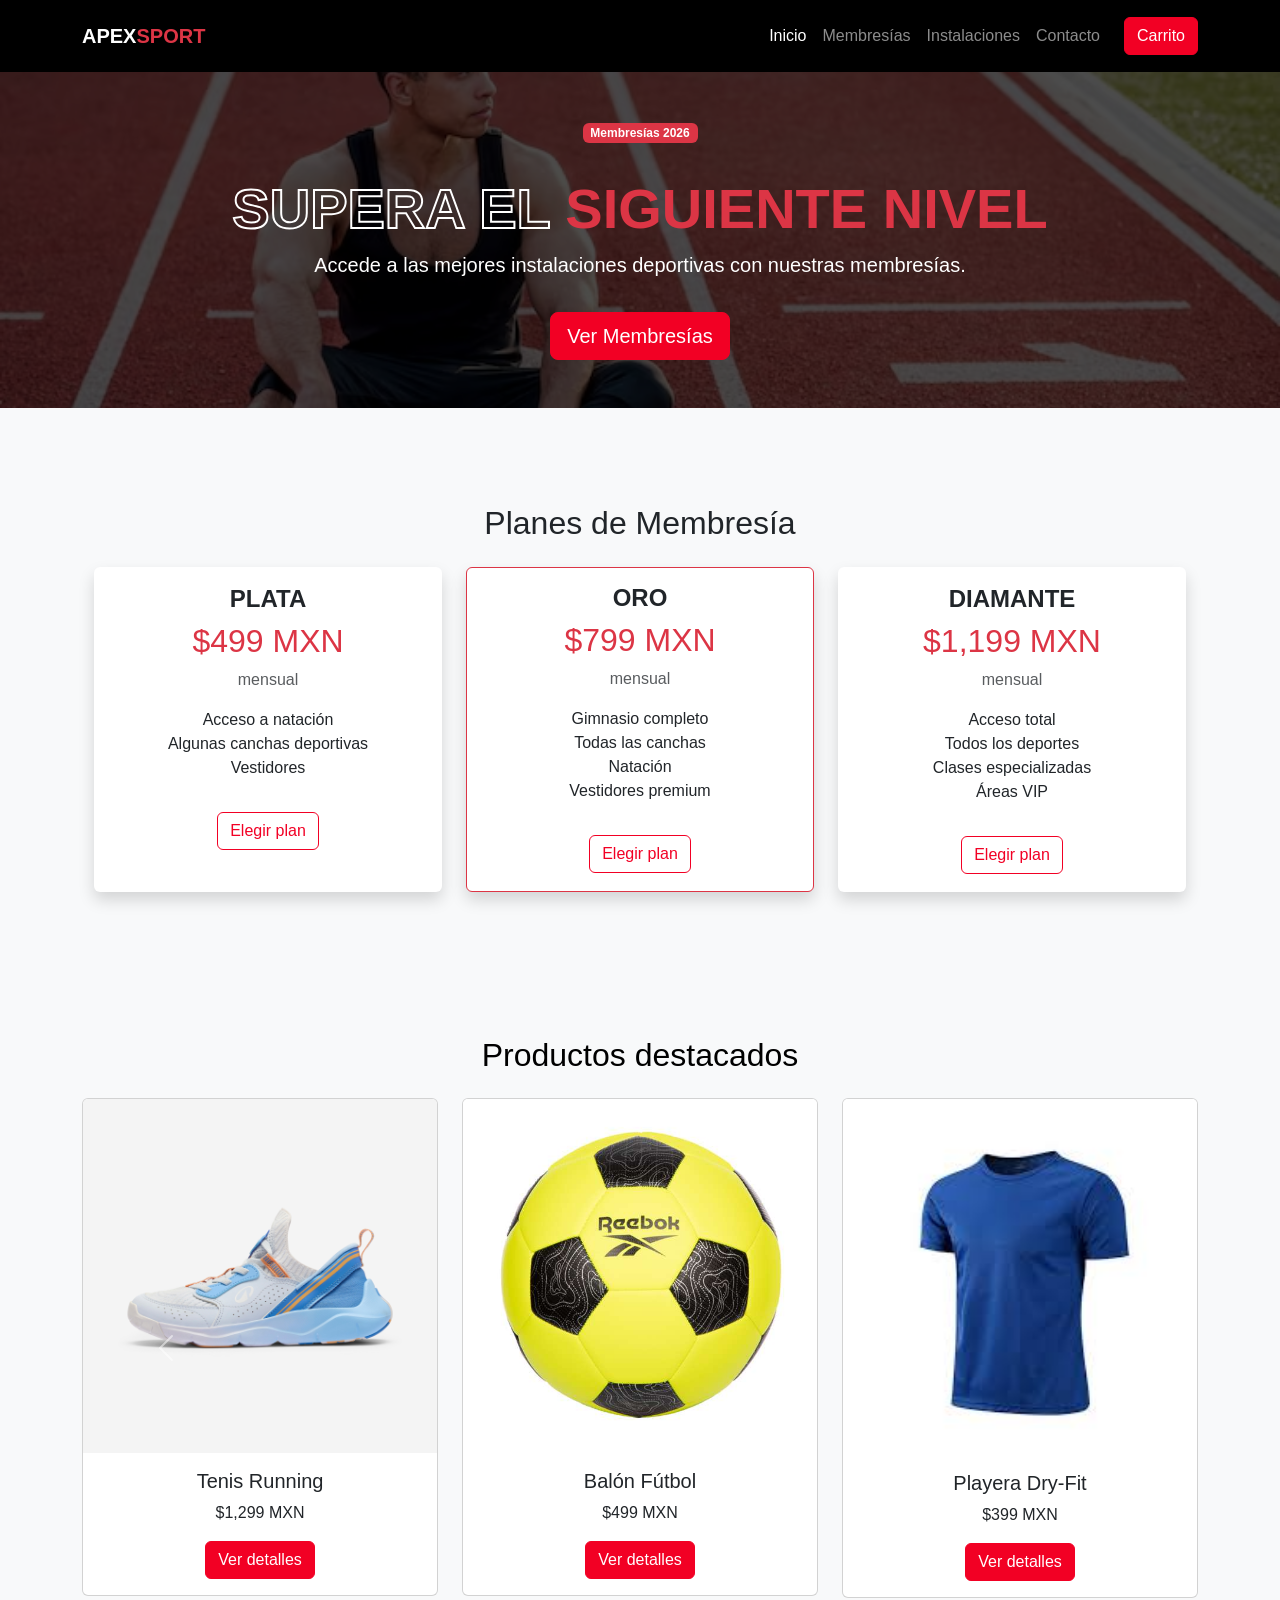
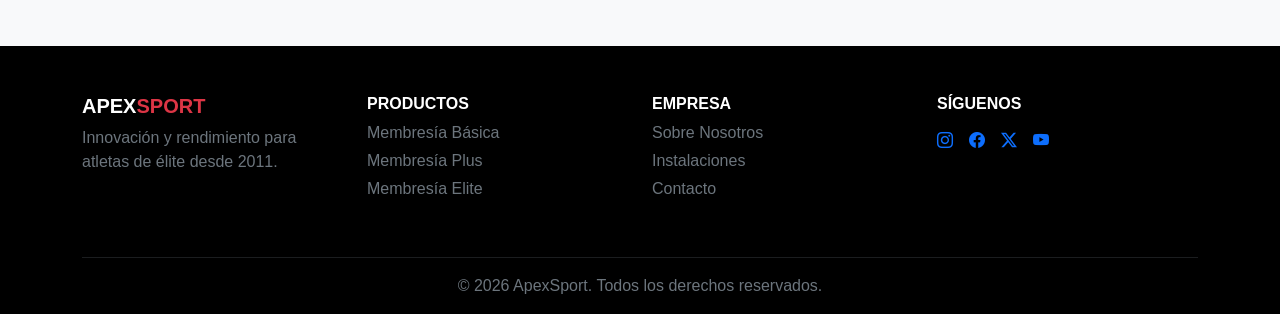
==== commit 39af8c96: "corecciones generales de la pagina" ====
--- a/index.html
+++ b/index.html
@@ -9,6 +9,7 @@
 
   <!-- Bootstrap CSS -->
   <link href="https://cdn.jsdelivr.net/npm/bootstrap@5.3.2/dist/css/bootstrap.min.css" rel="stylesheet">
+  <link rel="stylesheet" href="styles.css">
 
   <style>
     /* Hover en botones */
@@ -47,10 +48,6 @@
           <li class="nav-item"><a class="nav-link" href="#">Contacto</a></li>
         </ul>
         <a href="carrito.html" class="btn btn-success ms-3">Carrito</a>
-
-  <a href="carrito.html" class="btn btn-success ms-3">
-    Carrito
-  </a>
 </div>
 
 </div>
@@ -61,13 +58,14 @@
   style="
     background:
       linear-gradient(rgba(0,0,0,0.7), rgba(0,0,0,0.7)),
-      url('./PIC/atletauno.jpg') center/cover no-repeat;">
+      url('./imagen/atletauno.jpg') center/cover no-repeat;">
   
   <div class="container">
     <span class="badge bg-danger mb-3">Membresías 2026</span>
-    <h1 class="display-4 fw-bold mt-3" id="tit-page">
-      SUPERA EL <span class="text-danger">SIGUIENTE NIVEL</span>
-    </h1>
+   <h1 class="display-4 fw-bold mt-3">
+  <span class="text-outline">SUPERA EL</span>
+  <span class="text-danger">SIGUIENTE NIVEL</span>
+</h1>
     <p class="lead">
       Accede a las mejores instalaciones deportivas con nuestras membresías.
     </p>
@@ -86,7 +84,7 @@
     <div class="row">
       <!-- Plan Plata -->
       <div class="col-md-4">
-        <div class="card h-100 shadow">
+        <div class="card h-100 shadow plan-card">
           <div class="card-body text-center">
             <h4 class="card-title fw-bold">PLATA</h4>
             <h2 class="text-danger">$499 MXN</h2>
@@ -96,7 +94,9 @@
               <li>Algunas canchas deportivas</li>
               <li>Vestidores</li>
             </ul>
-            <a href="#" class="btn btn-outline-danger mt-3">Elegir plan</a>
+            <a href="registro.html?plan=PLATA" id="btnPlanPlata" class="btn btn-outline-danger mt-3">
+  Elegir plan
+</a>
           </div>
         </div>
       </div>
@@ -113,13 +113,13 @@
               <li>Natación</li>
               <li>Vestidores premium</li>
             </ul>
-            <a href="#" class="btn btn-danger mt-3">Elegir plan</a>
+            <a href="registro.html?plan=ORO" id="btnPlanOro" class="btn btn-outline-danger mt-3">Elegir plan</a>
           </div>
         </div>
       </div>
       <!-- Plan Diamante -->
       <div class="col-md-4">
-        <div class="card h-100 shadow">
+        <div class="card h-100 shadow plan-card">
           <div class="card-body text-center">
             <h4 class="card-title fw-bold">DIAMANTE</h4>
             <h2 class="text-danger">$1,199 MXN</h2>
@@ -130,7 +130,7 @@
               <li>Clases especializadas</li>
               <li>Áreas VIP</li>
             </ul>
-            <a href="#" class="btn btn-outline-danger mt-3">Elegir plan</a>
+            <a href="registro.html?plan=DIAMANTE" id="btnPlanDiamante" class="btn btn-outline-danger mt-3">Elegir plan</a>
           </div>
         </div>
       </div>
@@ -148,7 +148,7 @@
   <!-- Carrusel de Productos Destacados -->
 <section id="productos" class="py-5 bg-light">
   <div class="container">
-    <h2 class="text-center mb-4"">Productos destacados</h2>
+    <h2 class="text-center mb-4">Productos destacados</h2>
 
 
     <div id="productosCarousel" class="carousel slide" data-bs-ride="carousel" data-bs-interval="2000">
--- a/styles.css
+++ b/styles.css
@@ -0,0 +1,158 @@
+:root {
+  /* 🔴 ROJO REAL (sin naranja) */
+  --red-main: oklch(0.6 0.25 25);
+  --red-hover: oklch(0.7 0.25 25);
+  --red-active: oklch(0.5 0.25 25);
+
+  --bg-dark: #030213;
+  --text-light: #ffffff;
+  --text-dark: #000000;
+}
+
+/* =====================
+   BASE
+===================== */
+
+body {
+  background-color: var(--bg-dark);
+  font-family: 'Segoe UI', Tahoma, Geneva, Verdana, sans-serif;
+}
+
+/* =====================
+   TEXTO
+===================== */
+
+.text-outline {
+  color: transparent;
+  -webkit-text-stroke: 2px white;
+}
+
+.lead {
+  color: var(--text-light);
+}
+
+/* =====================
+   BOOTSTRAP (OVERRIDE REAL)
+===================== */
+
+/* Cambia TODO lo danger a rojo */
+:root {
+  --bs-danger: oklch(0.6 0.25 25);
+}
+
+/* Botones */
+.btn-danger {
+  --bs-btn-bg: var(--red-main);
+  --bs-btn-border-color: var(--red-main);
+
+  --bs-btn-hover-bg: var(--red-hover);
+  --bs-btn-hover-border-color: var(--red-hover);
+
+  --bs-btn-active-bg: var(--red-active);
+  --bs-btn-active-border-color: var(--red-active);
+
+  color: white;
+}
+
+/* Outline */
+.btn-outline-danger {
+  --bs-btn-color: var(--red-main);
+  --bs-btn-border-color: var(--red-main);
+
+  --bs-btn-hover-bg: var(--red-main);
+  --bs-btn-hover-color: white;
+  --bs-btn-hover-border-color: var(--red-main);
+}
+
+/* 🔥 ELIMINA VERDE (aunque te equivoques en HTML) */
+.btn-success {
+  --bs-btn-bg: var(--red-main);
+  --bs-btn-border-color: var(--red-main);
+}
+
+/* =====================
+   SECCIONES
+===================== */
+
+#productos {
+  background: white;
+  color: var(--text-dark);
+}
+
+#compra-ahora,
+#descuento {
+  background: var(--bg-dark);
+  color: var(--text-light);
+  transition: .3s;
+}
+
+#compra-ahora:hover,
+#descuento:hover {
+  background: white;
+  color: black;
+}
+
+#ban-descuento {
+  background: var(--red-main);
+}
+
+/* =====================
+   CARDS
+===================== */
+
+.card {
+  transition: transform .35s ease, box-shadow .35s ease;
+}
+
+.card:hover {
+  transform: scale(1.1) translateY(-10px);
+  box-shadow: 0 25px 50px rgba(0,0,0,.4);
+}
+
+.row {
+  overflow: visible;
+}
+
+/* =====================
+   PLANES
+===================== */
+
+.plan-card {
+  cursor: pointer;
+  border: 2px solid transparent;
+}
+
+.plan-card.selected {
+  border: 2px solid var(--red-main);
+  box-shadow: 0 0 20px rgba(255,0,0,.4);
+}
+
+.plan-card:hover {
+  transform: scale(1.08) translateY(-8px);
+}
+
+/* =====================
+   NAVBAR
+===================== */
+
+.navbar {
+  transition: all .3s ease;
+}
+
+.navbar.shadow {
+  background: #000;
+  box-shadow: 0 8px 20px rgba(0,0,0,.6);
+}
+
+/* =====================
+   FORMULARIO
+===================== */
+body {
+    margin: 0;
+    font-family: Arial, Helvetica, sans-serif;
+
+    /* fondo claro como index */
+    background-color: #f5f5f5;
+
+    color: #1a1a1a;
+}
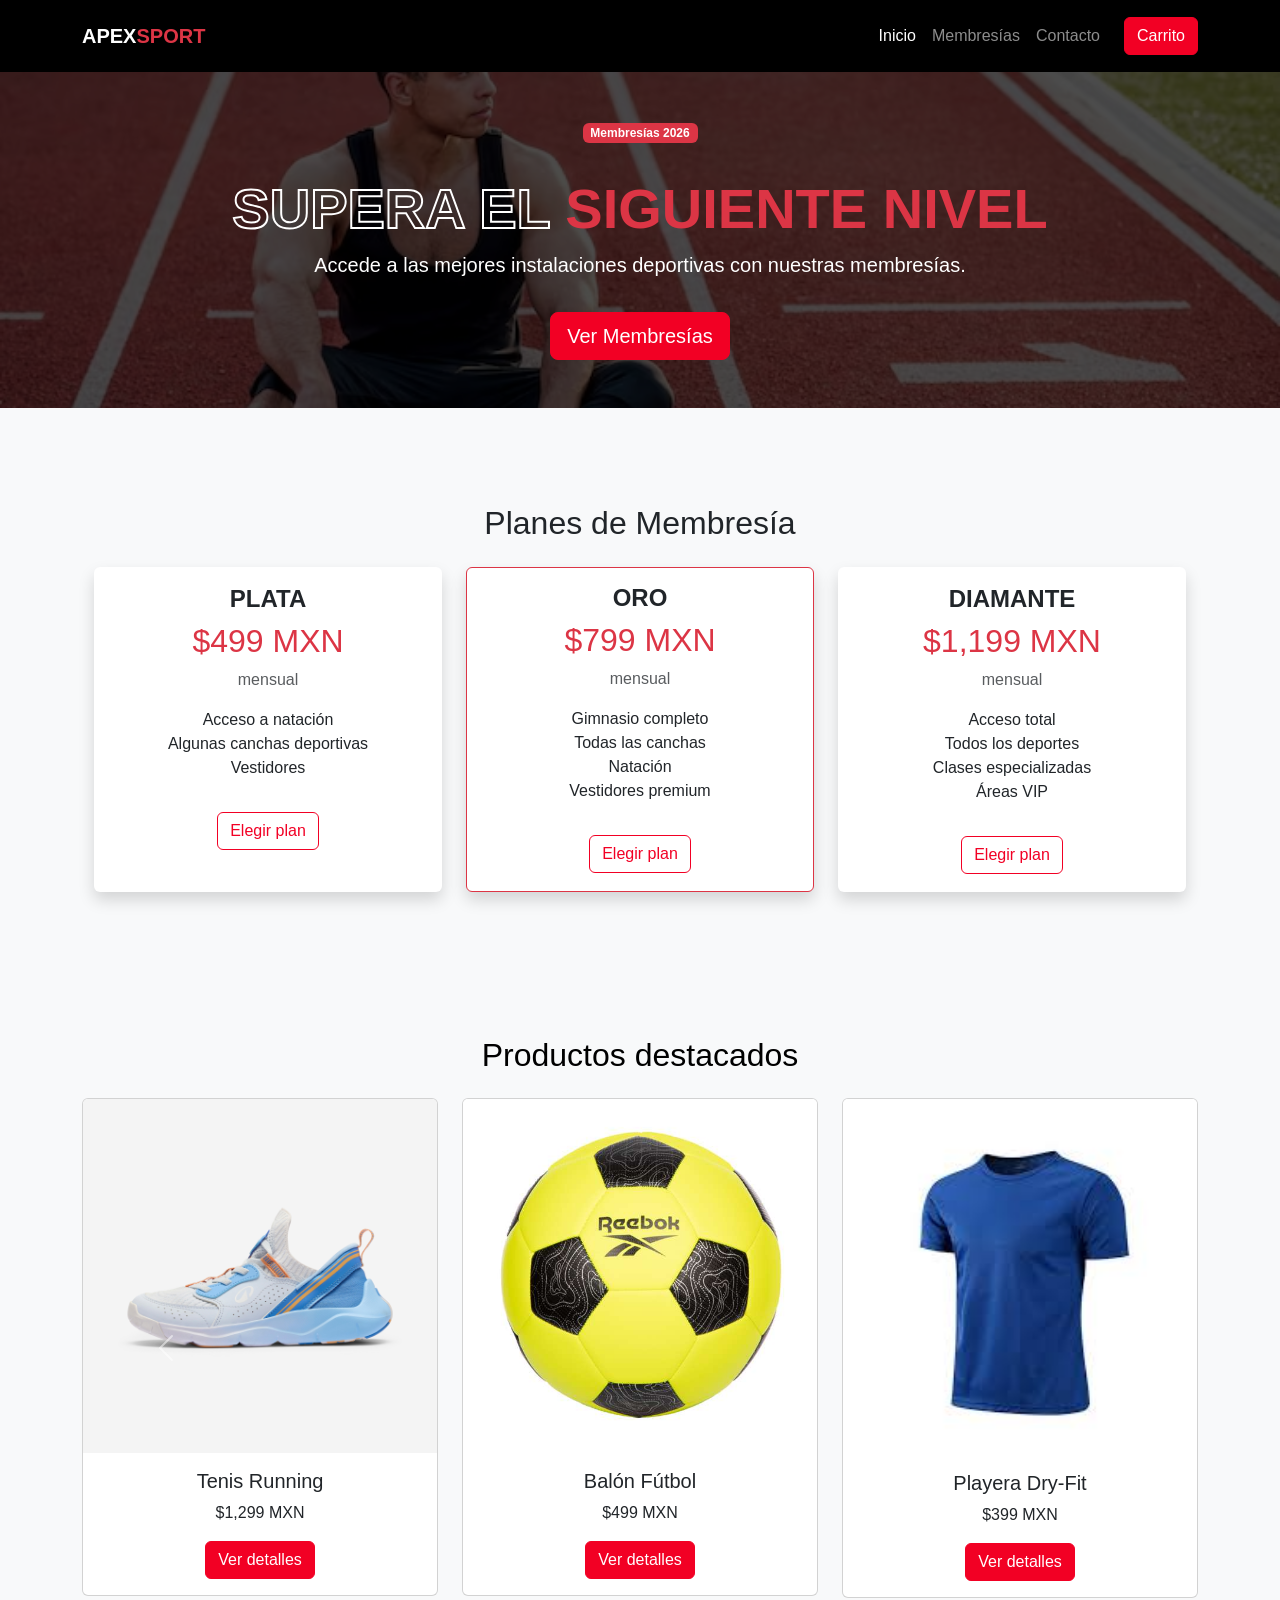
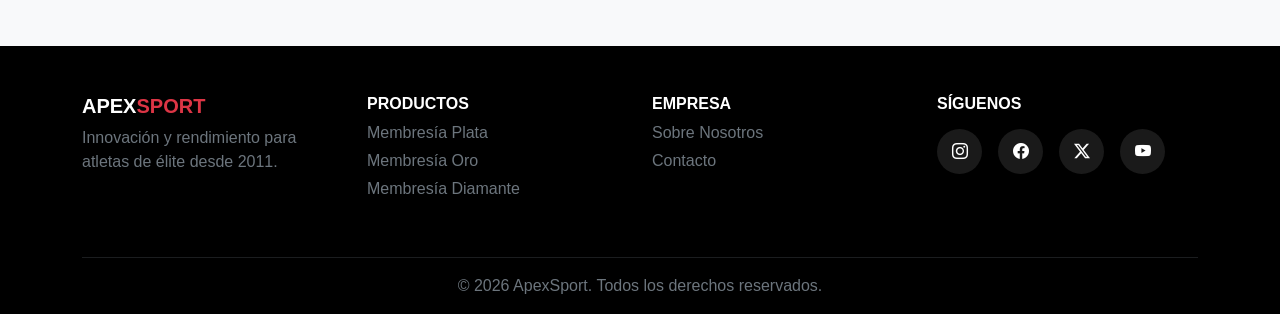
==== commit f64ea4c9: "Cambios finales en estilos y html" ====
--- a/index.html
+++ b/index.html
@@ -9,21 +9,8 @@
 
   <!-- Bootstrap CSS -->
   <link href="https://cdn.jsdelivr.net/npm/bootstrap@5.3.2/dist/css/bootstrap.min.css" rel="stylesheet">
+  <link rel="stylesheet" href="https://cdn.jsdelivr.net/npm/bootstrap-icons/font/bootstrap-icons.css">
   <link rel="stylesheet" href="styles.css">
-
-  <style>
-    /* Hover en botones */
-    .btn-success {
-      transition: background-color 0.3s ease;
-    }
-    .btn-success:hover {
-      background-color: #0d6efd !important;
-      color: #fff !important;
-    }
-  </style>
-
-  <link rel="stylesheet" href="https://cdn.jsdelivr.net/npm/bootstrap-icons/font/bootstrap-icons.css">
-
 </head>
 
 <body>
@@ -44,8 +31,7 @@
         <ul class="navbar-nav ms-auto">
           <li class="nav-item"><a class="nav-link active" href="#">Inicio</a></li>
           <li class="nav-item"><a class="nav-link" href="#membresias">Membresías</a></li>
-          <li class="nav-item"><a class="nav-link" href="#">Instalaciones</a></li>
-          <li class="nav-item"><a class="nav-link" href="#">Contacto</a></li>
+          <li class="nav-item"><a class="nav-link" href="#Contacto">Contacto</a></li>
         </ul>
         <a href="carrito.html" class="btn btn-success ms-3">Carrito</a>
 </div>
@@ -54,11 +40,7 @@
 </nav>
 
   <!-- ============== HERO ============== -->
-<section class="text-center p-5"
-  style="
-    background:
-      linear-gradient(rgba(0,0,0,0.7), rgba(0,0,0,0.7)),
-      url('./imagen/atletauno.jpg') center/cover no-repeat;">
+<section class="text-center p-5" id="headersec">
   
   <div class="container">
     <span class="badge bg-danger mb-3">Membresías 2026</span>
@@ -265,16 +247,15 @@
       <!-- PRODUCTOS -->
       <div class="col-md-3 mb-4">
         <h6 class="fw-bold">PRODUCTOS</h6>
-        <p class="text-secondary mb-1">Membresía Básica</p>
-        <p class="text-secondary mb-1">Membresía Plus</p>
-        <p class="text-secondary">Membresía Elite</p>
+        <p class="text-secondary mb-1">Membresía Plata</p>
+        <p class="text-secondary mb-1">Membresía Oro</p>
+        <p class="text-secondary">Membresía Diamante</p>
       </div>
 
       <!-- EMPRESA -->
       <div class="col-md-3 mb-4">
         <h6 class="fw-bold">EMPRESA</h6>
         <p class="text-secondary mb-1">Sobre Nosotros</p>
-        <p class="text-secondary mb-1">Instalaciones</p>
         <p class="text-secondary">Contacto</p>
       </div>
 
--- a/styles.css
+++ b/styles.css
@@ -16,6 +16,16 @@
 body {
   background-color: var(--bg-dark);
   font-family: 'Segoe UI', Tahoma, Geneva, Verdana, sans-serif;
+}
+
+/* =====================
+   IMAGEN DE FONDO CON GRADIENTE EN LINEA
+===================== */
+
+#headersec {
+    background:
+      linear-gradient(rgba(0,0,0,0.7), rgba(0,0,0,0.7)),
+      url('./imagen/atletauno.jpg') center/cover no-repeat;
 }
 
 /* =====================
@@ -64,10 +74,14 @@
   --bs-btn-hover-border-color: var(--red-main);
 }
 
-/* 🔥 ELIMINA VERDE (aunque te equivoques en HTML) */
+/* 🔥 ELIMINA VERDE */
 .btn-success {
   --bs-btn-bg: var(--red-main);
   --bs-btn-border-color: var(--red-main);
+}
+
+.btn:hover {
+  background-color: oklch(0.7 0.25 25);
 }
 
 /* =====================
@@ -145,6 +159,23 @@
 }
 
 /* =====================
+   ICONOS DEL FOOTER
+===================== */
+
+.propio-a {
+    width:45px;
+    height:45px;
+    background:#1a1a1a;
+    border-radius:50%;
+    display:flex;
+    align-items:center;
+    justify-content:center;
+    color:white;
+    text-decoration:none;
+}
+
+
+/* =====================
    FORMULARIO
 ===================== */
 body {
